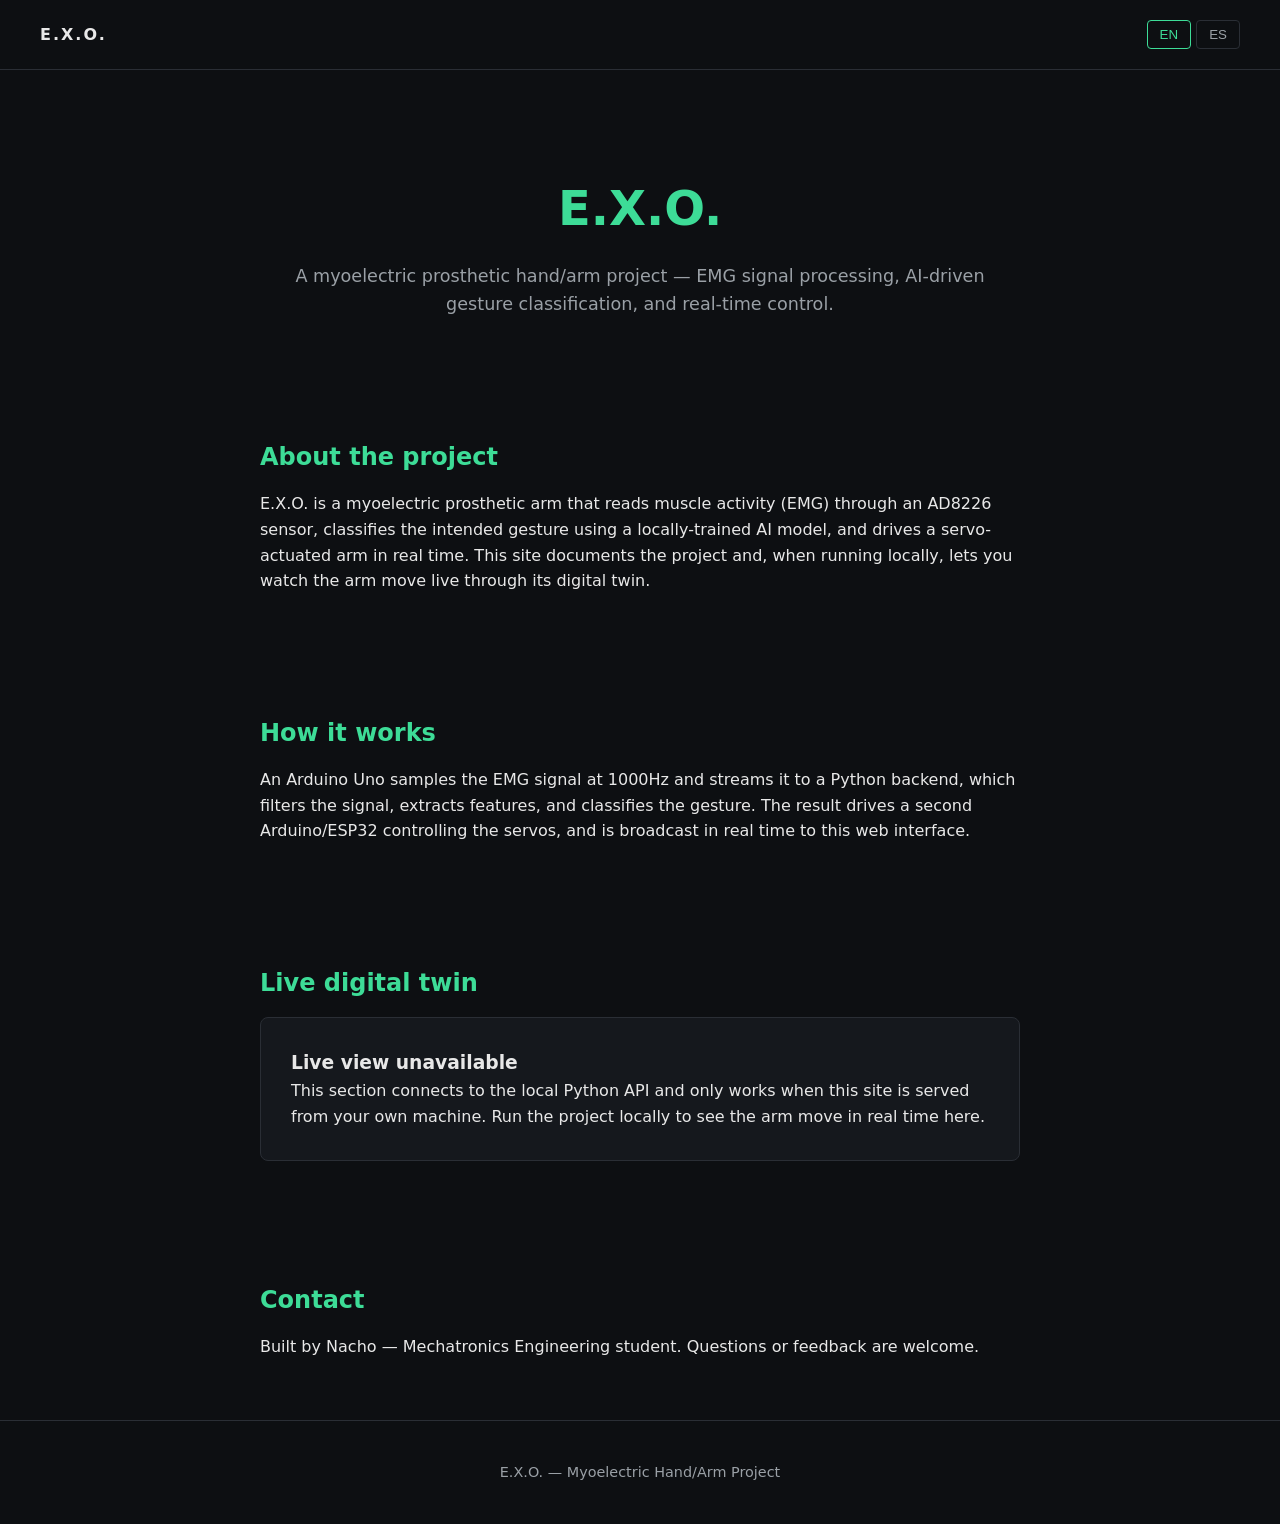
==== docs/index.html @ d594a0d9 "Let's initiate Add project, EMG serial, FastAPI backend, and bilingual site with GitHub Pages suppor" ====
<!DOCTYPE html>
<html lang="en">
<head>
    <meta charset="UTF-8">
    <meta name="viewport" content="width=device-width, initial-scale=1.0">
    <title>E.X.O.</title>
    <link rel="stylesheet" href="css/style.css">
</head>
<body>
    <nav>
        <div class="brand">E.X.O.</div>
        <div id="lang-switch">
            <button data-lang="en">EN</button>
            <button data-lang="es">ES</button>
        </div>
    </nav>

    <section class="hero">
        <h1 data-i18n="hero_title">E.X.O.</h1>
        <p data-i18n="hero_subtitle">...</p>
    </section>

    <section>
        <h2 data-i18n="about_title">About the project</h2>
        <p data-i18n="about_text">...</p>
    </section>

    <section>
        <h2 data-i18n="how_title">How it works</h2>
        <p data-i18n="how_text">...</p>
    </section>

    <section>
        <h2 data-i18n="viewer_title">Live digital twin</h2>

        <div id="viewer-panel">
            <!-- Shown only when running locally -->
            <div id="viewer-live" style="display: none;">
                <div id="status" class="disconnected" data-i18n="status_disconnected">Disconnected</div>
                <div class="readout">
                    <div>
                        <span data-i18n="gesture_label">Detected gesture</span>
                        <div class="value" id="val-gesture">-</div>
                    </div>
                    <div>
                        <span data-i18n="confidence_label">Confidence</span>
                        <div class="value" id="val-confidence">-</div>
                    </div>
                    <div>
                        <span data-i18n="elbow_label">Elbow</span>
                        <div class="value" id="val-elbow">-</div>
                    </div>
                    <div>
                        <span data-i18n="gripper_label">Gripper</span>
                        <div class="value" id="val-gripper">-</div>
                    </div>
                </div>
                <!-- TODO: Three.js canvas goes here once the 3D model is ready -->
            </div>

            <!-- Shown only when NOT running locally (e.g. GitHub Pages) -->
            <div id="viewer-unavailable">
                <h3 data-i18n="viewer_local_only_title">Live view unavailable</h3>
                <p data-i18n="viewer_local_only_text">...</p>
            </div>
        </div>
    </section>

    <section>
        <h2 data-i18n="contact_title">Contact</h2>
        <p data-i18n="contact_text">...</p>
    </section>

    <footer>E.X.O. — Myoelectric Hand/Arm Project</footer>

    <script src="js/main.js"></script>
</body>
</html>
---- docs/css/style.css ----
:root {
  --bg: #0d0f12;
  --bg-alt: #15181d;
  --text: #e8e8e8;
  --text-dim: #9aa0a6;
  --accent: #3ddc97;
  --danger: #ff5b5b;
  --border: #2a2e35;
}

* { box-sizing: border-box; margin: 0; padding: 0; }

body {
  font-family: "Segoe UI", system-ui, sans-serif;
  background: var(--bg);
  color: var(--text);
  line-height: 1.6;
}

nav {
  display: flex;
  justify-content: space-between;
  align-items: center;
  padding: 20px 40px;
  border-bottom: 1px solid var(--border);
}

nav .brand { font-weight: bold; letter-spacing: 2px; }

#lang-switch button {
  background: none;
  border: 1px solid var(--border);
  color: var(--text-dim);
  padding: 6px 12px;
  cursor: pointer;
  border-radius: 4px;
}

#lang-switch button.active {
  color: var(--accent);
  border-color: var(--accent);
}

section {
  max-width: 800px;
  margin: 0 auto;
  padding: 60px 20px;
}

.hero { text-align: center; padding-top: 100px; }
.hero h1 { font-size: 3rem; color: var(--accent); }
.hero p { color: var(--text-dim); margin-top: 15px; font-size: 1.1rem; }

h2 { margin-bottom: 15px; color: var(--accent); }

#viewer-panel {
  background: var(--bg-alt);
  border: 1px solid var(--border);
  border-radius: 8px;
  padding: 30px;
}

#status { font-weight: bold; margin-bottom: 15px; }
#status.connected { color: var(--accent); }
#status.disconnected { color: var(--danger); }

.readout {
  display: grid;
  grid-template-columns: repeat(2, 1fr);
  gap: 15px;
  margin-top: 15px;
}

.readout div {
  background: var(--bg);
  border: 1px solid var(--border);
  border-radius: 6px;
  padding: 15px;
}

.readout .value { font-size: 1.4rem; color: var(--accent); }

footer {
  text-align: center;
  padding: 40px;
  color: var(--text-dim);
  font-size: 0.9rem;
  border-top: 1px solid var(--border);
}
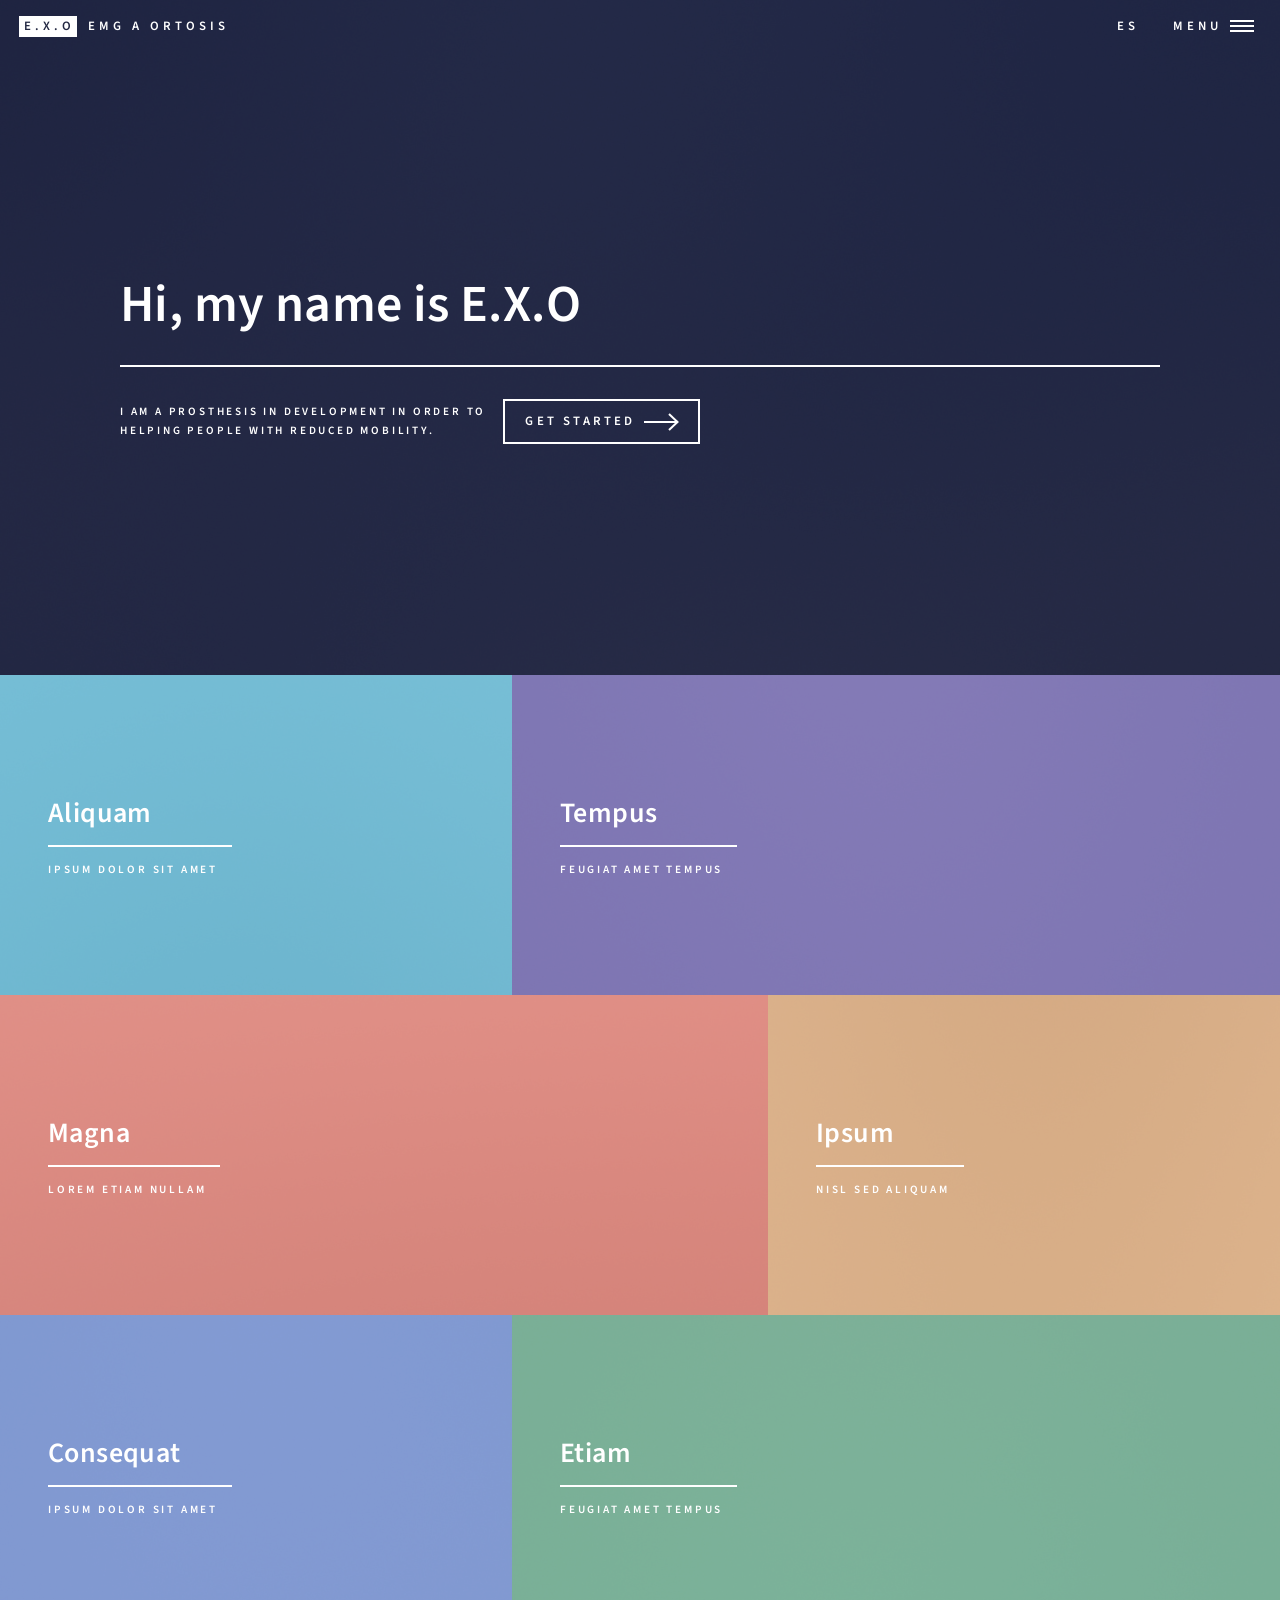
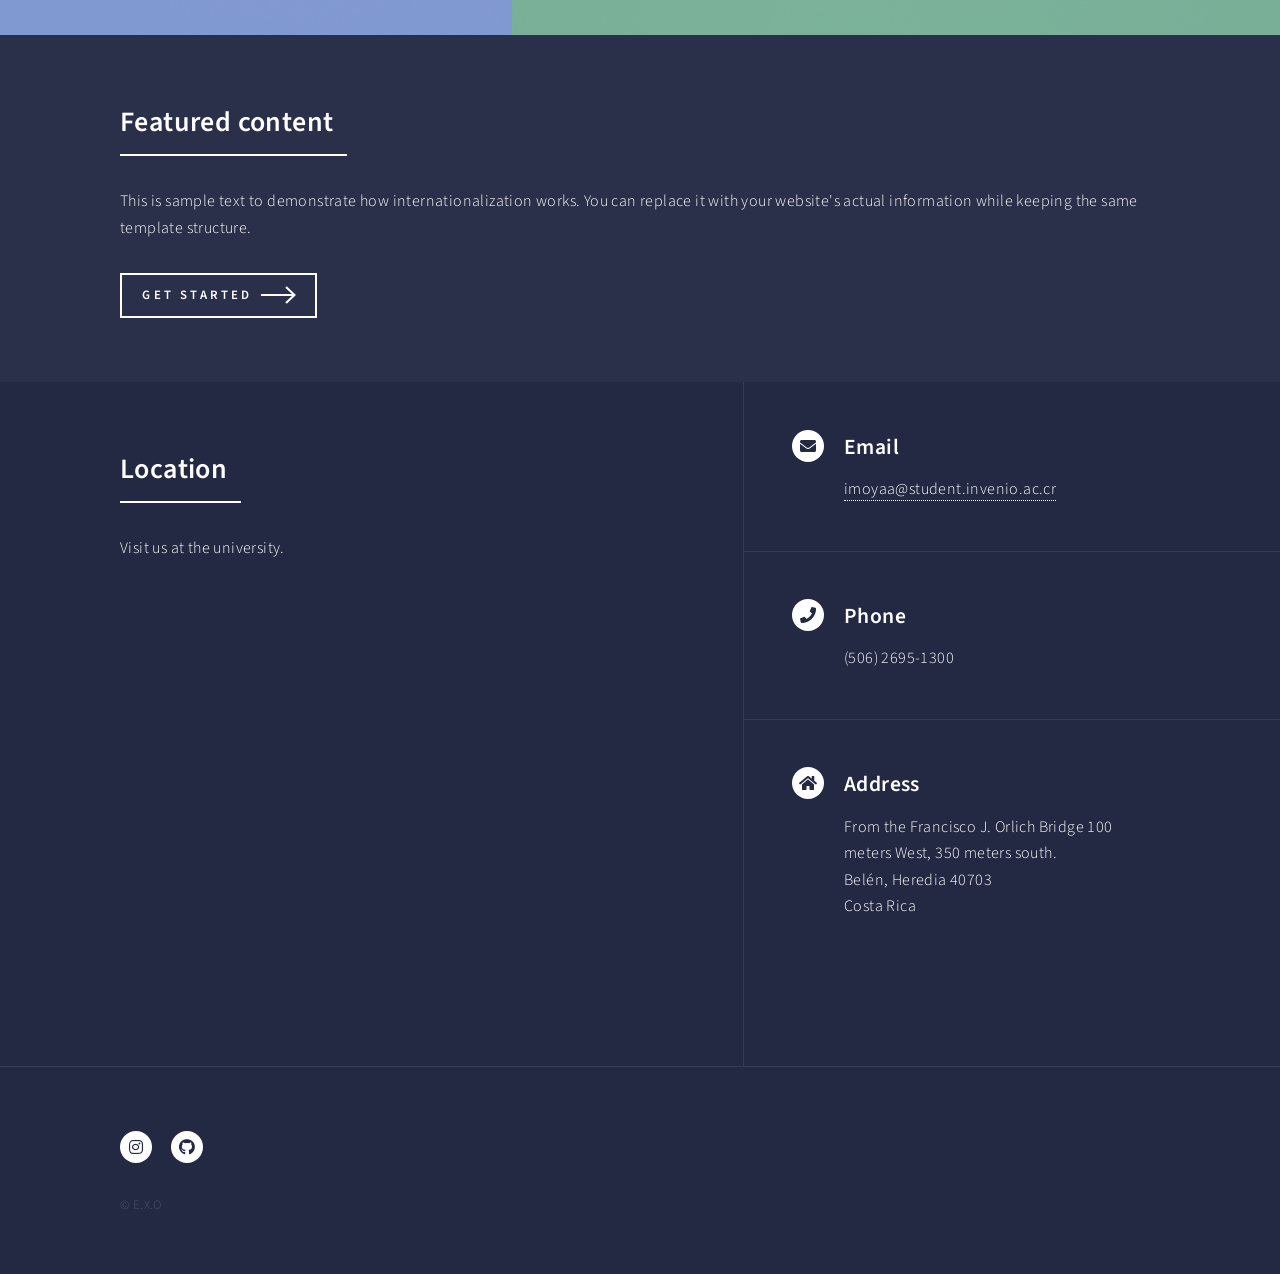
==== commit b4012708: "Pivot to manual arm control and web site fixes - AD8226 EMG sensor died (bad ground + blown capacito" ====
--- a/docs/index.html
+++ b/docs/index.html
@@ -1,78 +1,224 @@
-<!DOCTYPE html>
-<html lang="en">
+<!DOCTYPE HTML>
+<html lang="es">
+
 <head>
-    <meta charset="UTF-8">
-    <meta name="viewport" content="width=device-width, initial-scale=1.0">
-    <title>E.X.O.</title>
-    <link rel="stylesheet" href="css/style.css">
+	<title data-i18n="page.title">E.X.O - EMG to Orthosis</title>
+	<link rel="icon" type="image/png" href="images/logo.jpeg" />
+	<meta charset="utf-8" />
+	<meta name="viewport" content="width=device-width, initial-scale=1, user-scalable=no" />
+	<link rel="stylesheet" href="assets/css/main.css" />
+	<noscript>
+		<link rel="stylesheet" href="assets/css/noscript.css" />
+	</noscript>
 </head>
-<body>
-    <nav>
-        <div class="brand">E.X.O.</div>
-        <div id="lang-switch">
-            <button data-lang="en">EN</button>
-            <button data-lang="es">ES</button>
-        </div>
-    </nav>
-
-    <section class="hero">
-        <h1 data-i18n="hero_title">E.X.O.</h1>
-        <p data-i18n="hero_subtitle">...</p>
-    </section>
-
-    <section>
-        <h2 data-i18n="about_title">About the project</h2>
-        <p data-i18n="about_text">...</p>
-    </section>
-
-    <section>
-        <h2 data-i18n="how_title">How it works</h2>
-        <p data-i18n="how_text">...</p>
-    </section>
-
-    <section>
-        <h2 data-i18n="viewer_title">Live digital twin</h2>
-
-        <div id="viewer-panel">
-            <!-- Shown only when running locally -->
-            <div id="viewer-live" style="display: none;">
-                <div id="status" class="disconnected" data-i18n="status_disconnected">Disconnected</div>
-                <div class="readout">
-                    <div>
-                        <span data-i18n="gesture_label">Detected gesture</span>
-                        <div class="value" id="val-gesture">-</div>
-                    </div>
-                    <div>
-                        <span data-i18n="confidence_label">Confidence</span>
-                        <div class="value" id="val-confidence">-</div>
-                    </div>
-                    <div>
-                        <span data-i18n="elbow_label">Elbow</span>
-                        <div class="value" id="val-elbow">-</div>
-                    </div>
-                    <div>
-                        <span data-i18n="gripper_label">Gripper</span>
-                        <div class="value" id="val-gripper">-</div>
-                    </div>
-                </div>
-                <!-- TODO: Three.js canvas goes here once the 3D model is ready -->
-            </div>
-
-            <!-- Shown only when NOT running locally (e.g. GitHub Pages) -->
-            <div id="viewer-unavailable">
-                <h3 data-i18n="viewer_local_only_title">Live view unavailable</h3>
-                <p data-i18n="viewer_local_only_text">...</p>
-            </div>
-        </div>
-    </section>
-
-    <section>
-        <h2 data-i18n="contact_title">Contact</h2>
-        <p data-i18n="contact_text">...</p>
-    </section>
-
-    <footer>E.X.O. — Myoelectric Hand/Arm Project</footer>
-
-    <script src="js/main.js"></script>
+
+<body class="is-preload">
+
+	<!-- Wrapper -->
+	<div id="wrapper">
+
+		<!-- Contenedor donde se inyectará el Header y el Menú -->
+		<div id="header-placeholder"></div>
+
+		<!-- Banner -->
+		<section id="banner" class="major">
+			<div class="inner">
+				<header class="major">
+					<h1 data-i18n="banner.title">Hi, my name is E.X.O</h1>
+				</header>
+				<div class="content">
+					<p>
+						<span data-i18n="banner.description">I am a prosthesis in development in order to</span><br />
+						<span data-i18n="banner.license">Helping people with reduced mobility.</span>
+					</p>
+					<ul class="actions">
+						<li><a href="#one" class="button next scrolly" data-i18n="banner.getStarted">Get Started</a>
+						</li>
+					</ul>
+				</div>
+			</div>
+		</section>
+
+		<!-- Main -->
+		<div id="main">
+
+			<!-- One -->
+			<section id="one" class="tiles">
+				<article>
+					<span class="image">
+						<img src="images/pic01.jpg" alt="" />
+					</span>
+					<header class="major">
+						<h3><a href="landing.html" class="link"><span data-i18n="tiles.aliquam.title">Aliquam</span></a>
+						</h3>
+						<p data-i18n="tiles.aliquam.description">Ipsum dolor sit amet</p>
+					</header>
+				</article>
+				<article>
+					<span class="image">
+						<img src="images/pic02.jpg" alt="" />
+					</span>
+					<header class="major">
+						<h3><a href="landing.html" class="link"><span data-i18n="tiles.tempus.title">Tempus</span></a>
+						</h3>
+						<p data-i18n="tiles.tempus.description">feugiat amet tempus</p>
+					</header>
+				</article>
+				<article>
+					<span class="image">
+						<img src="images/pic03.jpg" alt="" />
+					</span>
+					<header class="major">
+						<h3><a href="landing.html" class="link"><span data-i18n="tiles.magna.title">Magna</span></a>
+						</h3>
+						<p data-i18n="tiles.magna.description">Lorem etiam nullam</p>
+					</header>
+				</article>
+				<article>
+					<span class="image">
+						<img src="images/pic04.jpg" alt="" />
+					</span>
+					<header class="major">
+						<h3><a href="landing.html" class="link"><span data-i18n="tiles.ipsum.title">Ipsum</span></a>
+						</h3>
+						<p data-i18n="tiles.ipsum.description">Nisl sed aliquam</p>
+					</header>
+				</article>
+				<article>
+					<span class="image">
+						<img src="images/pic05.jpg" alt="" />
+					</span>
+					<header class="major">
+						<h3><a href="landing.html" class="link"><span
+									data-i18n="tiles.consequat.title">Consequat</span></a></h3>
+						<p data-i18n="tiles.consequat.description">Ipsum dolor sit amet</p>
+					</header>
+				</article>
+				<article>
+					<span class="image">
+						<img src="images/pic06.jpg" alt="" />
+					</span>
+					<header class="major">
+						<h3><a href="landing.html" class="link"><span data-i18n="tiles.etiam.title">Etiam</span></a>
+						</h3>
+						<p data-i18n="tiles.etiam.description">Feugiat amet tempus</p>
+					</header>
+				</article>
+			</section>
+
+			<!-- Two -->
+			<section id="two">
+				<div class="inner">
+					<header class="major">
+						<h2 data-i18n="sectionTwo.title">Featured content</h2>
+					</header>
+					<p data-i18n="sectionTwo.description">
+						This is sample text to demonstrate how internationalization works. You can replace it with your
+						website's actual information while keeping the same template structure.
+					</p>
+					<ul class="actions">
+						<li><a href="landing.html" class="button next" data-i18n="sectionTwo.getStarted">Get Started</a>
+						</li>
+					</ul>
+				</div>
+			</section>
+
+		</div>
+
+		<!-- Contact -->
+		<section id="contact">
+			<div class="inner">
+				<!-- Mapa de Ubicación -->
+				<section id="location">
+					<div class="inner">
+						<header class="major">
+							<h2 data-i18n="location.title">Location</h2>
+						</header>
+						<p data-i18n="location.description">Visit us at the university.</p>
+
+						<!-- Contenedor del mapa -->
+						<div style="border-radius: 5px; overflow: hidden; margin-bottom: 2em;">
+							<!-- Este es un iframe de prueba. Luego cambiarás el enlace en el atributo "src" -->
+							<iframe
+								src="https://www.google.com/maps/embed?pb=!1m18!1m12!1m3!1d1964.7412367765826!2d-84.16420773395271!3d9.976945500816!2m3!1f0!2f0!3f0!3m2!1i1024!2i768!4f13.1!3m3!1m2!1s0x8fa0fbe05d0b5e91%3A0xf6ccb6823d782b8d!2sUniversidad%20Invenio!5e0!3m2!1sen!2scr!4v1789352764322!5m2!1sen!2scr"
+								width="100%" height="400" style="border:0;" allowfullscreen="" loading="lazy"
+								referrerpolicy="no-referrer-when-downgrade">
+							</iframe>
+						</div>
+					</div>
+				</section>
+				<!-- <section>
+                                <form method="post" action="#">
+                                    <div class="fields">
+                                        <div class="field half">
+                                            <label for="name" data-i18n="contact.name">Name</label>
+                                            <input type="text" name="name" id="name" data-i18n-placeholder="contact.namePlaceholder" />
+                                        </div>
+                                        <div class="field half">
+                                            <label for="email" data-i18n="contact.email">Email</label>
+                                            <input type="text" name="email" id="email" data-i18n-placeholder="contact.emailPlaceholder" />
+                                        </div>
+                                        <div class="field">
+                                            <label for="message" data-i18n="contact.message">Message</label>
+                                            <textarea name="message" id="message" rows="6" data-i18n-placeholder="contact.messagePlaceholder"></textarea>
+                                        </div>
+                                    </div>
+                                    <ul class="actions">
+                                        <li><input type="submit" value="Send Message" class="primary" data-i18n-value="contact.sendMessage" /></li>
+                                        <li><input type="reset" value="Clear" data-i18n-value="contact.clear" /></li>
+                                    </ul>
+                                </form>
+                            </section> -->
+				<section class="split">
+					<section>
+						<div class="contact-method">
+							<span class="icon solid alt fa-envelope"></span>
+							<h3 data-i18n="contact.email">Email</h3>
+							<a href="mailto:imoyaa@student.invenio.ac.cr">imoyaa@student.invenio.ac.cr</a>
+						</div>
+					</section>
+					<section>
+						<div class="contact-method">
+							<span class="icon solid alt fa-phone"></span>
+							<h3 data-i18n="contact.phone">Phone</h3>
+							<span>(506) 2695-1300</span>
+						</div>
+					</section>
+					<section>
+						<div class="contact-method">
+							<span class="icon solid alt fa-home"></span>
+							<h3 data-i18n="contact.address">Address</h3>
+							<span>
+								<span data-i18n="contact.addressLine1">From the Francisco J. Orlich Bridge 100 meters
+									West, 350 meters south.</span><br />
+								<span data-i18n="contact.addressLine2">Belen, Heredia 40703</span><br />
+								<span data-i18n="contact.addressLine3">Costa Rica</span>
+							</span>
+						</div>
+					</section>
+				</section>
+			</div>
+		</section>
+
+		<!-- Contenedor donde se inyectará el Footer -->
+		<div id="footer-placeholder"></div>
+
+	</div>
+
+	<!-- Scripts -->
+	<script src="assets/js/jquery.min.js"></script>
+	<script src="assets/js/jquery.scrolly.min.js"></script>
+	<script src="assets/js/jquery.scrollex.min.js"></script>
+	<script src="assets/js/browser.min.js"></script>
+	<script src="assets/js/breakpoints.min.js"></script>
+	<script src="assets/js/util.js"></script>
+
+	<!-- Internacionalización -->
+	<script src="assets/js/i18n.js"></script>
+
+	<!-- Nuestro script que carga todo y luego llama a main.js -->
+	<script src="assets/js/load-components.js"></script>
+
 </body>
+
 </html>
--- a/docs/assets/css/main.css
+++ b/docs/assets/css/main.css
@@ -0,0 +1,4117 @@
+@import url(fontawesome-all.min.css);
+@import url("https://fonts.googleapis.com/css?family=Source+Sans+Pro:300,300italic,600,600italic");
+
+/*
+	Forty by HTML5 UP
+	html5up.net | @ajlkn
+	Free for personal and commercial use under the CCA 3.0 license (html5up.net/license)
+*/
+
+html,
+body,
+div,
+span,
+applet,
+object,
+iframe,
+h1,
+h2,
+h3,
+h4,
+h5,
+h6,
+p,
+blockquote,
+pre,
+a,
+abbr,
+acronym,
+address,
+big,
+cite,
+code,
+del,
+dfn,
+em,
+img,
+ins,
+kbd,
+q,
+s,
+samp,
+small,
+strike,
+strong,
+sub,
+sup,
+tt,
+var,
+b,
+u,
+i,
+center,
+dl,
+dt,
+dd,
+ol,
+ul,
+li,
+fieldset,
+form,
+label,
+legend,
+table,
+caption,
+tbody,
+tfoot,
+thead,
+tr,
+th,
+td,
+article,
+aside,
+canvas,
+details,
+embed,
+figure,
+figcaption,
+footer,
+header,
+hgroup,
+menu,
+nav,
+output,
+ruby,
+section,
+summary,
+time,
+mark,
+audio,
+video {
+  margin: 0;
+  padding: 0;
+  border: 0;
+  font-size: 100%;
+  font: inherit;
+  vertical-align: baseline;
+}
+
+article,
+aside,
+details,
+figcaption,
+figure,
+footer,
+header,
+hgroup,
+menu,
+nav,
+section {
+  display: block;
+}
+
+body {
+  line-height: 1;
+}
+
+ol,
+ul {
+  list-style: none;
+}
+
+blockquote,
+q {
+  quotes: none;
+}
+
+blockquote:before,
+blockquote:after,
+q:before,
+q:after {
+  content: "";
+  content: none;
+}
+
+table {
+  border-collapse: collapse;
+  border-spacing: 0;
+}
+
+body {
+  -webkit-text-size-adjust: none;
+}
+
+mark {
+  background-color: transparent;
+  color: inherit;
+}
+
+input::-moz-focus-inner {
+  border: 0;
+  padding: 0;
+}
+
+input,
+select,
+textarea {
+  -moz-appearance: none;
+  -webkit-appearance: none;
+  -ms-appearance: none;
+  appearance: none;
+}
+
+/* Basic */
+
+@-ms-viewport {
+  width: device-width;
+}
+
+body {
+  -ms-overflow-style: scrollbar;
+}
+
+@media screen and (max-width: 480px) {
+  html,
+  body {
+    min-width: 320px;
+  }
+}
+
+html {
+  box-sizing: border-box;
+}
+
+*,
+*:before,
+*:after {
+  box-sizing: inherit;
+}
+
+body {
+  background: #242943;
+}
+
+body.is-preload *,
+body.is-preload *:before,
+body.is-preload *:after {
+  -moz-animation: none !important;
+  -webkit-animation: none !important;
+  -ms-animation: none !important;
+  animation: none !important;
+  -moz-transition: none !important;
+  -webkit-transition: none !important;
+  -ms-transition: none !important;
+  transition: none !important;
+}
+
+/* Type */
+
+body,
+input,
+select,
+textarea {
+  color: #ffffff;
+  font-family: "Source Sans Pro", Helvetica, sans-serif;
+  font-size: 17pt;
+  font-weight: 300;
+  letter-spacing: 0.025em;
+  line-height: 1.65;
+}
+
+@media screen and (max-width: 1680px) {
+  body,
+  input,
+  select,
+  textarea {
+    font-size: 14pt;
+  }
+}
+
+@media screen and (max-width: 1280px) {
+  body,
+  input,
+  select,
+  textarea {
+    font-size: 12pt;
+  }
+}
+
+@media screen and (max-width: 360px) {
+  body,
+  input,
+  select,
+  textarea {
+    font-size: 11pt;
+  }
+}
+
+a {
+  -moz-transition:
+    color 0.2s ease-in-out,
+    border-bottom-color 0.2s ease-in-out;
+  -webkit-transition:
+    color 0.2s ease-in-out,
+    border-bottom-color 0.2s ease-in-out;
+  -ms-transition:
+    color 0.2s ease-in-out,
+    border-bottom-color 0.2s ease-in-out;
+  transition:
+    color 0.2s ease-in-out,
+    border-bottom-color 0.2s ease-in-out;
+  border-bottom: dotted 1px;
+  color: inherit;
+  text-decoration: none;
+}
+
+a:hover {
+  border-bottom-color: transparent;
+  color: #9bf1ff !important;
+}
+
+a:active {
+  color: #53e3fb !important;
+}
+
+strong,
+b {
+  color: #ffffff;
+  font-weight: 600;
+}
+
+em,
+i {
+  font-style: italic;
+}
+
+p {
+  margin: 0 0 2em 0;
+}
+
+h1,
+h2,
+h3,
+h4,
+h5,
+h6 {
+  color: #ffffff;
+  font-weight: 600;
+  line-height: 1.65;
+  margin: 0 0 1em 0;
+}
+
+h1 a,
+h2 a,
+h3 a,
+h4 a,
+h5 a,
+h6 a {
+  color: inherit;
+  border-bottom: 0;
+}
+
+h1 {
+  font-size: 2.5em;
+}
+
+h2 {
+  font-size: 1.75em;
+}
+
+h3 {
+  font-size: 1.35em;
+}
+
+h4 {
+  font-size: 1.1em;
+}
+
+h5 {
+  font-size: 0.9em;
+}
+
+h6 {
+  font-size: 0.7em;
+}
+
+@media screen and (max-width: 736px) {
+  h1 {
+    font-size: 2em;
+  }
+
+  h2 {
+    font-size: 1.5em;
+  }
+
+  h3 {
+    font-size: 1.25em;
+  }
+}
+
+sub {
+  font-size: 0.8em;
+  position: relative;
+  top: 0.5em;
+}
+
+sup {
+  font-size: 0.8em;
+  position: relative;
+  top: -0.5em;
+}
+
+blockquote {
+  border-left: solid 4px rgba(212, 212, 255, 0.1);
+  font-style: italic;
+  margin: 0 0 2em 0;
+  padding: 0.5em 0 0.5em 2em;
+}
+
+code {
+  background: rgba(212, 212, 255, 0.035);
+  font-family: "Courier New", monospace;
+  font-size: 0.9em;
+  margin: 0 0.25em;
+  padding: 0.25em 0.65em;
+}
+
+pre {
+  -webkit-overflow-scrolling: touch;
+  font-family: "Courier New", monospace;
+  font-size: 0.9em;
+  margin: 0 0 2em 0;
+}
+
+pre code {
+  display: block;
+  line-height: 1.75;
+  padding: 1em 1.5em;
+  overflow-x: auto;
+}
+
+hr {
+  border: 0;
+  border-bottom: solid 1px rgba(212, 212, 255, 0.1);
+  margin: 2em 0;
+}
+
+hr.major {
+  margin: 3em 0;
+}
+
+.align-left {
+  text-align: left;
+}
+
+.align-center {
+  text-align: center;
+}
+
+.align-right {
+  text-align: right;
+}
+
+/* Row */
+
+.row {
+  display: flex;
+  flex-wrap: wrap;
+  box-sizing: border-box;
+  align-items: stretch;
+}
+
+.row > * {
+  box-sizing: border-box;
+}
+
+.row.gtr-uniform > * > :last-child {
+  margin-bottom: 0;
+}
+
+.row.aln-left {
+  justify-content: flex-start;
+}
+
+.row.aln-center {
+  justify-content: center;
+}
+
+.row.aln-right {
+  justify-content: flex-end;
+}
+
+.row.aln-top {
+  align-items: flex-start;
+}
+
+.row.aln-middle {
+  align-items: center;
+}
+
+.row.aln-bottom {
+  align-items: flex-end;
+}
+
+.row > .imp {
+  order: -1;
+}
+
+.row > .col-1 {
+  width: 8.33333%;
+}
+
+.row > .off-1 {
+  margin-left: 8.33333%;
+}
+
+.row > .col-2 {
+  width: 16.66667%;
+}
+
+.row > .off-2 {
+  margin-left: 16.66667%;
+}
+
+.row > .col-3 {
+  width: 25%;
+}
+
+.row > .off-3 {
+  margin-left: 25%;
+}
+
+.row > .col-4 {
+  width: 33.33333%;
+}
+
+.row > .off-4 {
+  margin-left: 33.33333%;
+}
+
+.row > .col-5 {
+  width: 41.66667%;
+}
+
+.row > .off-5 {
+  margin-left: 41.66667%;
+}
+
+.row > .col-6 {
+  width: 50%;
+}
+
+.row > .off-6 {
+  margin-left: 50%;
+}
+
+.row > .col-7 {
+  width: 58.33333%;
+}
+
+.row > .off-7 {
+  margin-left: 58.33333%;
+}
+
+.row > .col-8 {
+  width: 66.66667%;
+}
+
+.row > .off-8 {
+  margin-left: 66.66667%;
+}
+
+.row > .col-9 {
+  width: 75%;
+}
+
+.row > .off-9 {
+  margin-left: 75%;
+}
+
+.row > .col-10 {
+  width: 83.33333%;
+}
+
+.row > .off-10 {
+  margin-left: 83.33333%;
+}
+
+.row > .col-11 {
+  width: 91.66667%;
+}
+
+.row > .off-11 {
+  margin-left: 91.66667%;
+}
+
+.row > .col-12 {
+  width: 100%;
+}
+
+.row > .off-12 {
+  margin-left: 100%;
+}
+
+.row.gtr-0 {
+  margin-top: 0;
+  margin-left: 0em;
+}
+
+.row.gtr-0 > * {
+  padding: 0 0 0 0em;
+}
+
+.row.gtr-0.gtr-uniform {
+  margin-top: 0em;
+}
+
+.row.gtr-0.gtr-uniform > * {
+  padding-top: 0em;
+}
+
+.row.gtr-25 {
+  margin-top: 0;
+  margin-left: -0.5em;
+}
+
+.row.gtr-25 > * {
+  padding: 0 0 0 0.5em;
+}
+
+.row.gtr-25.gtr-uniform {
+  margin-top: -0.5em;
+}
+
+.row.gtr-25.gtr-uniform > * {
+  padding-top: 0.5em;
+}
+
+.row.gtr-50 {
+  margin-top: 0;
+  margin-left: -1em;
+}
+
+.row.gtr-50 > * {
+  padding: 0 0 0 1em;
+}
+
+.row.gtr-50.gtr-uniform {
+  margin-top: -1em;
+}
+
+.row.gtr-50.gtr-uniform > * {
+  padding-top: 1em;
+}
+
+.row {
+  margin-top: 0;
+  margin-left: -2em;
+}
+
+.row > * {
+  padding: 0 0 0 2em;
+}
+
+.row.gtr-uniform {
+  margin-top: -2em;
+}
+
+.row.gtr-uniform > * {
+  padding-top: 2em;
+}
+
+.row.gtr-150 {
+  margin-top: 0;
+  margin-left: -3em;
+}
+
+.row.gtr-150 > * {
+  padding: 0 0 0 3em;
+}
+
+.row.gtr-150.gtr-uniform {
+  margin-top: -3em;
+}
+
+.row.gtr-150.gtr-uniform > * {
+  padding-top: 3em;
+}
+
+.row.gtr-200 {
+  margin-top: 0;
+  margin-left: -4em;
+}
+
+.row.gtr-200 > * {
+  padding: 0 0 0 4em;
+}
+
+.row.gtr-200.gtr-uniform {
+  margin-top: -4em;
+}
+
+.row.gtr-200.gtr-uniform > * {
+  padding-top: 4em;
+}
+
+@media screen and (max-width: 1680px) {
+  .row {
+    display: flex;
+    flex-wrap: wrap;
+    box-sizing: border-box;
+    align-items: stretch;
+  }
+
+  .row > * {
+    box-sizing: border-box;
+  }
+
+  .row.gtr-uniform > * > :last-child {
+    margin-bottom: 0;
+  }
+
+  .row.aln-left {
+    justify-content: flex-start;
+  }
+
+  .row.aln-center {
+    justify-content: center;
+  }
+
+  .row.aln-right {
+    justify-content: flex-end;
+  }
+
+  .row.aln-top {
+    align-items: flex-start;
+  }
+
+  .row.aln-middle {
+    align-items: center;
+  }
+
+  .row.aln-bottom {
+    align-items: flex-end;
+  }
+
+  .row > .imp-xlarge {
+    order: -1;
+  }
+
+  .row > .col-1-xlarge {
+    width: 8.33333%;
+  }
+
+  .row > .off-1-xlarge {
+    margin-left: 8.33333%;
+  }
+
+  .row > .col-2-xlarge {
+    width: 16.66667%;
+  }
+
+  .row > .off-2-xlarge {
+    margin-left: 16.66667%;
+  }
+
+  .row > .col-3-xlarge {
+    width: 25%;
+  }
+
+  .row > .off-3-xlarge {
+    margin-left: 25%;
+  }
+
+  .row > .col-4-xlarge {
+    width: 33.33333%;
+  }
+
+  .row > .off-4-xlarge {
+    margin-left: 33.33333%;
+  }
+
+  .row > .col-5-xlarge {
+    width: 41.66667%;
+  }
+
+  .row > .off-5-xlarge {
+    margin-left: 41.66667%;
+  }
+
+  .row > .col-6-xlarge {
+    width: 50%;
+  }
+
+  .row > .off-6-xlarge {
+    margin-left: 50%;
+  }
+
+  .row > .col-7-xlarge {
+    width: 58.33333%;
+  }
+
+  .row > .off-7-xlarge {
+    margin-left: 58.33333%;
+  }
+
+  .row > .col-8-xlarge {
+    width: 66.66667%;
+  }
+
+  .row > .off-8-xlarge {
+    margin-left: 66.66667%;
+  }
+
+  .row > .col-9-xlarge {
+    width: 75%;
+  }
+
+  .row > .off-9-xlarge {
+    margin-left: 75%;
+  }
+
+  .row > .col-10-xlarge {
+    width: 83.33333%;
+  }
+
+  .row > .off-10-xlarge {
+    margin-left: 83.33333%;
+  }
+
+  .row > .col-11-xlarge {
+    width: 91.66667%;
+  }
+
+  .row > .off-11-xlarge {
+    margin-left: 91.66667%;
+  }
+
+  .row > .col-12-xlarge {
+    width: 100%;
+  }
+
+  .row > .off-12-xlarge {
+    margin-left: 100%;
+  }
+
+  .row.gtr-0 {
+    margin-top: 0;
+    margin-left: 0em;
+  }
+
+  .row.gtr-0 > * {
+    padding: 0 0 0 0em;
+  }
+
+  .row.gtr-0.gtr-uniform {
+    margin-top: 0em;
+  }
+
+  .row.gtr-0.gtr-uniform > * {
+    padding-top: 0em;
+  }
+
+  .row.gtr-25 {
+    margin-top: 0;
+    margin-left: -0.5em;
+  }
+
+  .row.gtr-25 > * {
+    padding: 0 0 0 0.5em;
+  }
+
+  .row.gtr-25.gtr-uniform {
+    margin-top: -0.5em;
+  }
+
+  .row.gtr-25.gtr-uniform > * {
+    padding-top: 0.5em;
+  }
+
+  .row.gtr-50 {
+    margin-top: 0;
+    margin-left: -1em;
+  }
+
+  .row.gtr-50 > * {
+    padding: 0 0 0 1em;
+  }
+
+  .row.gtr-50.gtr-uniform {
+    margin-top: -1em;
+  }
+
+  .row.gtr-50.gtr-uniform > * {
+    padding-top: 1em;
+  }
+
+  .row {
+    margin-top: 0;
+    margin-left: -2em;
+  }
+
+  .row > * {
+    padding: 0 0 0 2em;
+  }
+
+  .row.gtr-uniform {
+    margin-top: -2em;
+  }
+
+  .row.gtr-uniform > * {
+    padding-top: 2em;
+  }
+
+  .row.gtr-150 {
+    margin-top: 0;
+    margin-left: -3em;
+  }
+
+  .row.gtr-150 > * {
+    padding: 0 0 0 3em;
+  }
+
+  .row.gtr-150.gtr-uniform {
+    margin-top: -3em;
+  }
+
+  .row.gtr-150.gtr-uniform > * {
+    padding-top: 3em;
+  }
+
+  .row.gtr-200 {
+    margin-top: 0;
+    margin-left: -4em;
+  }
+
+  .row.gtr-200 > * {
+    padding: 0 0 0 4em;
+  }
+
+  .row.gtr-200.gtr-uniform {
+    margin-top: -4em;
+  }
+
+  .row.gtr-200.gtr-uniform > * {
+    padding-top: 4em;
+  }
+}
+
+@media screen and (max-width: 1280px) {
+  .row {
+    display: flex;
+    flex-wrap: wrap;
+    box-sizing: border-box;
+    align-items: stretch;
+  }
+
+  .row > * {
+    box-sizing: border-box;
+  }
+
+  .row.gtr-uniform > * > :last-child {
+    margin-bottom: 0;
+  }
+
+  .row.aln-left {
+    justify-content: flex-start;
+  }
+
+  .row.aln-center {
+    justify-content: center;
+  }
+
+  .row.aln-right {
+    justify-content: flex-end;
+  }
+
+  .row.aln-top {
+    align-items: flex-start;
+  }
+
+  .row.aln-middle {
+    align-items: center;
+  }
+
+  .row.aln-bottom {
+    align-items: flex-end;
+  }
+
+  .row > .imp-large {
+    order: -1;
+  }
+
+  .row > .col-1-large {
+    width: 8.33333%;
+  }
+
+  .row > .off-1-large {
+    margin-left: 8.33333%;
+  }
+
+  .row > .col-2-large {
+    width: 16.66667%;
+  }
+
+  .row > .off-2-large {
+    margin-left: 16.66667%;
+  }
+
+  .row > .col-3-large {
+    width: 25%;
+  }
+
+  .row > .off-3-large {
+    margin-left: 25%;
+  }
+
+  .row > .col-4-large {
+    width: 33.33333%;
+  }
+
+  .row > .off-4-large {
+    margin-left: 33.33333%;
+  }
+
+  .row > .col-5-large {
+    width: 41.66667%;
+  }
+
+  .row > .off-5-large {
+    margin-left: 41.66667%;
+  }
+
+  .row > .col-6-large {
+    width: 50%;
+  }
+
+  .row > .off-6-large {
+    margin-left: 50%;
+  }
+
+  .row > .col-7-large {
+    width: 58.33333%;
+  }
+
+  .row > .off-7-large {
+    margin-left: 58.33333%;
+  }
+
+  .row > .col-8-large {
+    width: 66.66667%;
+  }
+
+  .row > .off-8-large {
+    margin-left: 66.66667%;
+  }
+
+  .row > .col-9-large {
+    width: 75%;
+  }
+
+  .row > .off-9-large {
+    margin-left: 75%;
+  }
+
+  .row > .col-10-large {
+    width: 83.33333%;
+  }
+
+  .row > .off-10-large {
+    margin-left: 83.33333%;
+  }
+
+  .row > .col-11-large {
+    width: 91.66667%;
+  }
+
+  .row > .off-11-large {
+    margin-left: 91.66667%;
+  }
+
+  .row > .col-12-large {
+    width: 100%;
+  }
+
+  .row > .off-12-large {
+    margin-left: 100%;
+  }
+
+  .row.gtr-0 {
+    margin-top: 0;
+    margin-left: 0em;
+  }
+
+  .row.gtr-0 > * {
+    padding: 0 0 0 0em;
+  }
+
+  .row.gtr-0.gtr-uniform {
+    margin-top: 0em;
+  }
+
+  .row.gtr-0.gtr-uniform > * {
+    padding-top: 0em;
+  }
+
+  .row.gtr-25 {
+    margin-top: 0;
+    margin-left: -0.375em;
+  }
+
+  .row.gtr-25 > * {
+    padding: 0 0 0 0.375em;
+  }
+
+  .row.gtr-25.gtr-uniform {
+    margin-top: -0.375em;
+  }
+
+  .row.gtr-25.gtr-uniform > * {
+    padding-top: 0.375em;
+  }
+
+  .row.gtr-50 {
+    margin-top: 0;
+    margin-left: -0.75em;
+  }
+
+  .row.gtr-50 > * {
+    padding: 0 0 0 0.75em;
+  }
+
+  .row.gtr-50.gtr-uniform {
+    margin-top: -0.75em;
+  }
+
+  .row.gtr-50.gtr-uniform > * {
+    padding-top: 0.75em;
+  }
+
+  .row {
+    margin-top: 0;
+    margin-left: -1.5em;
+  }
+
+  .row > * {
+    padding: 0 0 0 1.5em;
+  }
+
+  .row.gtr-uniform {
+    margin-top: -1.5em;
+  }
+
+  .row.gtr-uniform > * {
+    padding-top: 1.5em;
+  }
+
+  .row.gtr-150 {
+    margin-top: 0;
+    margin-left: -2.25em;
+  }
+
+  .row.gtr-150 > * {
+    padding: 0 0 0 2.25em;
+  }
+
+  .row.gtr-150.gtr-uniform {
+    margin-top: -2.25em;
+  }
+
+  .row.gtr-150.gtr-uniform > * {
+    padding-top: 2.25em;
+  }
+
+  .row.gtr-200 {
+    margin-top: 0;
+    margin-left: -3em;
+  }
+
+  .row.gtr-200 > * {
+    padding: 0 0 0 3em;
+  }
+
+  .row.gtr-200.gtr-uniform {
+    margin-top: -3em;
+  }
+
+  .row.gtr-200.gtr-uniform > * {
+    padding-top: 3em;
+  }
+}
+
+@media screen and (max-width: 980px) {
+  .row {
+    display: flex;
+    flex-wrap: wrap;
+    box-sizing: border-box;
+    align-items: stretch;
+  }
+
+  .row > * {
+    box-sizing: border-box;
+  }
+
+  .row.gtr-uniform > * > :last-child {
+    margin-bottom: 0;
+  }
+
+  .row.aln-left {
+    justify-content: flex-start;
+  }
+
+  .row.aln-center {
+    justify-content: center;
+  }
+
+  .row.aln-right {
+    justify-content: flex-end;
+  }
+
+  .row.aln-top {
+    align-items: flex-start;
+  }
+
+  .row.aln-middle {
+    align-items: center;
+  }
+
+  .row.aln-bottom {
+    align-items: flex-end;
+  }
+
+  .row > .imp-medium {
+    order: -1;
+  }
+
+  .row > .col-1-medium {
+    width: 8.33333%;
+  }
+
+  .row > .off-1-medium {
+    margin-left: 8.33333%;
+  }
+
+  .row > .col-2-medium {
+    width: 16.66667%;
+  }
+
+  .row > .off-2-medium {
+    margin-left: 16.66667%;
+  }
+
+  .row > .col-3-medium {
+    width: 25%;
+  }
+
+  .row > .off-3-medium {
+    margin-left: 25%;
+  }
+
+  .row > .col-4-medium {
+    width: 33.33333%;
+  }
+
+  .row > .off-4-medium {
+    margin-left: 33.33333%;
+  }
+
+  .row > .col-5-medium {
+    width: 41.66667%;
+  }
+
+  .row > .off-5-medium {
+    margin-left: 41.66667%;
+  }
+
+  .row > .col-6-medium {
+    width: 50%;
+  }
+
+  .row > .off-6-medium {
+    margin-left: 50%;
+  }
+
+  .row > .col-7-medium {
+    width: 58.33333%;
+  }
+
+  .row > .off-7-medium {
+    margin-left: 58.33333%;
+  }
+
+  .row > .col-8-medium {
+    width: 66.66667%;
+  }
+
+  .row > .off-8-medium {
+    margin-left: 66.66667%;
+  }
+
+  .row > .col-9-medium {
+    width: 75%;
+  }
+
+  .row > .off-9-medium {
+    margin-left: 75%;
+  }
+
+  .row > .col-10-medium {
+    width: 83.33333%;
+  }
+
+  .row > .off-10-medium {
+    margin-left: 83.33333%;
+  }
+
+  .row > .col-11-medium {
+    width: 91.66667%;
+  }
+
+  .row > .off-11-medium {
+    margin-left: 91.66667%;
+  }
+
+  .row > .col-12-medium {
+    width: 100%;
+  }
+
+  .row > .off-12-medium {
+    margin-left: 100%;
+  }
+
+  .row.gtr-0 {
+    margin-top: 0;
+    margin-left: 0em;
+  }
+
+  .row.gtr-0 > * {
+    padding: 0 0 0 0em;
+  }
+
+  .row.gtr-0.gtr-uniform {
+    margin-top: 0em;
+  }
+
+  .row.gtr-0.gtr-uniform > * {
+    padding-top: 0em;
+  }
+
+  .row.gtr-25 {
+    margin-top: 0;
+    margin-left: -0.375em;
+  }
+
+  .row.gtr-25 > * {
+    padding: 0 0 0 0.375em;
+  }
+
+  .row.gtr-25.gtr-uniform {
+    margin-top: -0.375em;
+  }
+
+  .row.gtr-25.gtr-uniform > * {
+    padding-top: 0.375em;
+  }
+
+  .row.gtr-50 {
+    margin-top: 0;
+    margin-left: -0.75em;
+  }
+
+  .row.gtr-50 > * {
+    padding: 0 0 0 0.75em;
+  }
+
+  .row.gtr-50.gtr-uniform {
+    margin-top: -0.75em;
+  }
+
+  .row.gtr-50.gtr-uniform > * {
+    padding-top: 0.75em;
+  }
+
+  .row {
+    margin-top: 0;
+    margin-left: -1.5em;
+  }
+
+  .row > * {
+    padding: 0 0 0 1.5em;
+  }
+
+  .row.gtr-uniform {
+    margin-top: -1.5em;
+  }
+
+  .row.gtr-uniform > * {
+    padding-top: 1.5em;
+  }
+
+  .row.gtr-150 {
+    margin-top: 0;
+    margin-left: -2.25em;
+  }
+
+  .row.gtr-150 > * {
+    padding: 0 0 0 2.25em;
+  }
+
+  .row.gtr-150.gtr-uniform {
+    margin-top: -2.25em;
+  }
+
+  .row.gtr-150.gtr-uniform > * {
+    padding-top: 2.25em;
+  }
+
+  .row.gtr-200 {
+    margin-top: 0;
+    margin-left: -3em;
+  }
+
+  .row.gtr-200 > * {
+    padding: 0 0 0 3em;
+  }
+
+  .row.gtr-200.gtr-uniform {
+    margin-top: -3em;
+  }
+
+  .row.gtr-200.gtr-uniform > * {
+    padding-top: 3em;
+  }
+}
+
+@media screen and (max-width: 736px) {
+  .row {
+    display: flex;
+    flex-wrap: wrap;
+    box-sizing: border-box;
+    align-items: stretch;
+  }
+
+  .row > * {
+    box-sizing: border-box;
+  }
+
+  .row.gtr-uniform > * > :last-child {
+    margin-bottom: 0;
+  }
+
+  .row.aln-left {
+    justify-content: flex-start;
+  }
+
+  .row.aln-center {
+    justify-content: center;
+  }
+
+  .row.aln-right {
+    justify-content: flex-end;
+  }
+
+  .row.aln-top {
+    align-items: flex-start;
+  }
+
+  .row.aln-middle {
+    align-items: center;
+  }
+
+  .row.aln-bottom {
+    align-items: flex-end;
+  }
+
+  .row > .imp-small {
+    order: -1;
+  }
+
+  .row > .col-1-small {
+    width: 8.33333%;
+  }
+
+  .row > .off-1-small {
+    margin-left: 8.33333%;
+  }
+
+  .row > .col-2-small {
+    width: 16.66667%;
+  }
+
+  .row > .off-2-small {
+    margin-left: 16.66667%;
+  }
+
+  .row > .col-3-small {
+    width: 25%;
+  }
+
+  .row > .off-3-small {
+    margin-left: 25%;
+  }
+
+  .row > .col-4-small {
+    width: 33.33333%;
+  }
+
+  .row > .off-4-small {
+    margin-left: 33.33333%;
+  }
+
+  .row > .col-5-small {
+    width: 41.66667%;
+  }
+
+  .row > .off-5-small {
+    margin-left: 41.66667%;
+  }
+
+  .row > .col-6-small {
+    width: 50%;
+  }
+
+  .row > .off-6-small {
+    margin-left: 50%;
+  }
+
+  .row > .col-7-small {
+    width: 58.33333%;
+  }
+
+  .row > .off-7-small {
+    margin-left: 58.33333%;
+  }
+
+  .row > .col-8-small {
+    width: 66.66667%;
+  }
+
+  .row > .off-8-small {
+    margin-left: 66.66667%;
+  }
+
+  .row > .col-9-small {
+    width: 75%;
+  }
+
+  .row > .off-9-small {
+    margin-left: 75%;
+  }
+
+  .row > .col-10-small {
+    width: 83.33333%;
+  }
+
+  .row > .off-10-small {
+    margin-left: 83.33333%;
+  }
+
+  .row > .col-11-small {
+    width: 91.66667%;
+  }
+
+  .row > .off-11-small {
+    margin-left: 91.66667%;
+  }
+
+  .row > .col-12-small {
+    width: 100%;
+  }
+
+  .row > .off-12-small {
+    margin-left: 100%;
+  }
+
+  .row.gtr-0 {
+    margin-top: 0;
+    margin-left: 0em;
+  }
+
+  .row.gtr-0 > * {
+    padding: 0 0 0 0em;
+  }
+
+  .row.gtr-0.gtr-uniform {
+    margin-top: 0em;
+  }
+
+  .row.gtr-0.gtr-uniform > * {
+    padding-top: 0em;
+  }
+
+  .row.gtr-25 {
+    margin-top: 0;
+    margin-left: -0.3125em;
+  }
+
+  .row.gtr-25 > * {
+    padding: 0 0 0 0.3125em;
+  }
+
+  .row.gtr-25.gtr-uniform {
+    margin-top: -0.3125em;
+  }
+
+  .row.gtr-25.gtr-uniform > * {
+    padding-top: 0.3125em;
+  }
+
+  .row.gtr-50 {
+    margin-top: 0;
+    margin-left: -0.625em;
+  }
+
+  .row.gtr-50 > * {
+    padding: 0 0 0 0.625em;
+  }
+
+  .row.gtr-50.gtr-uniform {
+    margin-top: -0.625em;
+  }
+
+  .row.gtr-50.gtr-uniform > * {
+    padding-top: 0.625em;
+  }
+
+  .row {
+    margin-top: 0;
+    margin-left: -1.25em;
+  }
+
+  .row > * {
+    padding: 0 0 0 1.25em;
+  }
+
+  .row.gtr-uniform {
+    margin-top: -1.25em;
+  }
+
+  .row.gtr-uniform > * {
+    padding-top: 1.25em;
+  }
+
+  .row.gtr-150 {
+    margin-top: 0;
+    margin-left: -1.875em;
+  }
+
+  .row.gtr-150 > * {
+    padding: 0 0 0 1.875em;
+  }
+
+  .row.gtr-150.gtr-uniform {
+    margin-top: -1.875em;
+  }
+
+  .row.gtr-150.gtr-uniform > * {
+    padding-top: 1.875em;
+  }
+
+  .row.gtr-200 {
+    margin-top: 0;
+    margin-left: -2.5em;
+  }
+
+  .row.gtr-200 > * {
+    padding: 0 0 0 2.5em;
+  }
+
+  .row.gtr-200.gtr-uniform {
+    margin-top: -2.5em;
+  }
+
+  .row.gtr-200.gtr-uniform > * {
+    padding-top: 2.5em;
+  }
+}
+
+@media screen and (max-width: 480px) {
+  .row {
+    display: flex;
+    flex-wrap: wrap;
+    box-sizing: border-box;
+    align-items: stretch;
+  }
+
+  .row > * {
+    box-sizing: border-box;
+  }
+
+  .row.gtr-uniform > * > :last-child {
+    margin-bottom: 0;
+  }
+
+  .row.aln-left {
+    justify-content: flex-start;
+  }
+
+  .row.aln-center {
+    justify-content: center;
+  }
+
+  .row.aln-right {
+    justify-content: flex-end;
+  }
+
+  .row.aln-top {
+    align-items: flex-start;
+  }
+
+  .row.aln-middle {
+    align-items: center;
+  }
+
+  .row.aln-bottom {
+    align-items: flex-end;
+  }
+
+  .row > .imp-xsmall {
+    order: -1;
+  }
+
+  .row > .col-1-xsmall {
+    width: 8.33333%;
+  }
+
+  .row > .off-1-xsmall {
+    margin-left: 8.33333%;
+  }
+
+  .row > .col-2-xsmall {
+    width: 16.66667%;
+  }
+
+  .row > .off-2-xsmall {
+    margin-left: 16.66667%;
+  }
+
+  .row > .col-3-xsmall {
+    width: 25%;
+  }
+
+  .row > .off-3-xsmall {
+    margin-left: 25%;
+  }
+
+  .row > .col-4-xsmall {
+    width: 33.33333%;
+  }
+
+  .row > .off-4-xsmall {
+    margin-left: 33.33333%;
+  }
+
+  .row > .col-5-xsmall {
+    width: 41.66667%;
+  }
+
+  .row > .off-5-xsmall {
+    margin-left: 41.66667%;
+  }
+
+  .row > .col-6-xsmall {
+    width: 50%;
+  }
+
+  .row > .off-6-xsmall {
+    margin-left: 50%;
+  }
+
+  .row > .col-7-xsmall {
+    width: 58.33333%;
+  }
+
+  .row > .off-7-xsmall {
+    margin-left: 58.33333%;
+  }
+
+  .row > .col-8-xsmall {
+    width: 66.66667%;
+  }
+
+  .row > .off-8-xsmall {
+    margin-left: 66.66667%;
+  }
+
+  .row > .col-9-xsmall {
+    width: 75%;
+  }
+
+  .row > .off-9-xsmall {
+    margin-left: 75%;
+  }
+
+  .row > .col-10-xsmall {
+    width: 83.33333%;
+  }
+
+  .row > .off-10-xsmall {
+    margin-left: 83.33333%;
+  }
+
+  .row > .col-11-xsmall {
+    width: 91.66667%;
+  }
+
+  .row > .off-11-xsmall {
+    margin-left: 91.66667%;
+  }
+
+  .row > .col-12-xsmall {
+    width: 100%;
+  }
+
+  .row > .off-12-xsmall {
+    margin-left: 100%;
+  }
+
+  .row.gtr-0 {
+    margin-top: 0;
+    margin-left: 0em;
+  }
+
+  .row.gtr-0 > * {
+    padding: 0 0 0 0em;
+  }
+
+  .row.gtr-0.gtr-uniform {
+    margin-top: 0em;
+  }
+
+  .row.gtr-0.gtr-uniform > * {
+    padding-top: 0em;
+  }
+
+  .row.gtr-25 {
+    margin-top: 0;
+    margin-left: -0.3125em;
+  }
+
+  .row.gtr-25 > * {
+    padding: 0 0 0 0.3125em;
+  }
+
+  .row.gtr-25.gtr-uniform {
+    margin-top: -0.3125em;
+  }
+
+  .row.gtr-25.gtr-uniform > * {
+    padding-top: 0.3125em;
+  }
+
+  .row.gtr-50 {
+    margin-top: 0;
+    margin-left: -0.625em;
+  }
+
+  .row.gtr-50 > * {
+    padding: 0 0 0 0.625em;
+  }
+
+  .row.gtr-50.gtr-uniform {
+    margin-top: -0.625em;
+  }
+
+  .row.gtr-50.gtr-uniform > * {
+    padding-top: 0.625em;
+  }
+
+  .row {
+    margin-top: 0;
+    margin-left: -1.25em;
+  }
+
+  .row > * {
+    padding: 0 0 0 1.25em;
+  }
+
+  .row.gtr-uniform {
+    margin-top: -1.25em;
+  }
+
+  .row.gtr-uniform > * {
+    padding-top: 1.25em;
+  }
+
+  .row.gtr-150 {
+    margin-top: 0;
+    margin-left: -1.875em;
+  }
+
+  .row.gtr-150 > * {
+    padding: 0 0 0 1.875em;
+  }
+
+  .row.gtr-150.gtr-uniform {
+    margin-top: -1.875em;
+  }
+
+  .row.gtr-150.gtr-uniform > * {
+    padding-top: 1.875em;
+  }
+
+  .row.gtr-200 {
+    margin-top: 0;
+    margin-left: -2.5em;
+  }
+
+  .row.gtr-200 > * {
+    padding: 0 0 0 2.5em;
+  }
+
+  .row.gtr-200.gtr-uniform {
+    margin-top: -2.5em;
+  }
+
+  .row.gtr-200.gtr-uniform > * {
+    padding-top: 2.5em;
+  }
+}
+
+/* Section/Article */
+
+section.special,
+article.special {
+  text-align: center;
+}
+
+header.major {
+  width: -moz-max-content;
+  width: -webkit-max-content;
+  width: -ms-max-content;
+  width: max-content;
+  margin-bottom: 2em;
+}
+
+header.major > :first-child {
+  margin-bottom: 0;
+  width: calc(100% + 0.5em);
+}
+
+header.major > :first-child:after {
+  content: "";
+  background-color: #ffffff;
+  display: block;
+  height: 2px;
+  margin: 0.325em 0 0.5em 0;
+  width: 100%;
+}
+
+header.major > p {
+  font-size: 0.7em;
+  font-weight: 600;
+  letter-spacing: 0.25em;
+  margin-bottom: 0;
+  text-transform: uppercase;
+}
+
+body.is-ie header.major > :first-child:after {
+  max-width: 9em;
+}
+
+body.is-ie header.major > h1:after {
+  max-width: 100% !important;
+}
+
+@media screen and (max-width: 736px) {
+  header.major > p br {
+    display: none;
+  }
+}
+
+/* Form */
+
+form {
+  margin: 0 0 2em 0;
+}
+
+form > :last-child {
+  margin-bottom: 0;
+}
+
+form > .fields {
+  display: -moz-flex;
+  display: -webkit-flex;
+  display: -ms-flex;
+  display: flex;
+  -moz-flex-wrap: wrap;
+  -webkit-flex-wrap: wrap;
+  -ms-flex-wrap: wrap;
+  flex-wrap: wrap;
+  width: calc(100% + 3em);
+  margin: -1.5em 0 2em -1.5em;
+}
+
+form > .fields > .field {
+  -moz-flex-grow: 0;
+  -webkit-flex-grow: 0;
+  -ms-flex-grow: 0;
+  flex-grow: 0;
+  -moz-flex-shrink: 0;
+  -webkit-flex-shrink: 0;
+  -ms-flex-shrink: 0;
+  flex-shrink: 0;
+  padding: 1.5em 0 0 1.5em;
+  width: calc(100% - 1.5em);
+}
+
+form > .fields > .field.half {
+  width: calc(50% - 0.75em);
+}
+
+form > .fields > .field.third {
+  width: calc(100% / 3 - 0.5em);
+}
+
+form > .fields > .field.quarter {
+  width: calc(25% - 0.375em);
+}
+
+@media screen and (max-width: 480px) {
+  form > .fields {
+    width: calc(100% + 3em);
+    margin: -1.5em 0 2em -1.5em;
+  }
+
+  form > .fields > .field {
+    padding: 1.5em 0 0 1.5em;
+    width: calc(100% - 1.5em);
+  }
+
+  form > .fields > .field.half {
+    width: calc(100% - 1.5em);
+  }
+
+  form > .fields > .field.third {
+    width: calc(100% - 1.5em);
+  }
+
+  form > .fields > .field.quarter {
+    width: calc(100% - 1.5em);
+  }
+}
+
+label {
+  color: #ffffff;
+  display: block;
+  font-size: 0.8em;
+  font-weight: 600;
+  letter-spacing: 0.25em;
+  margin: 0 0 1em 0;
+  text-transform: uppercase;
+}
+
+input[type="text"],
+input[type="password"],
+input[type="email"],
+input[type="tel"],
+input[type="search"],
+input[type="url"],
+select,
+textarea {
+  -moz-appearance: none;
+  -webkit-appearance: none;
+  -ms-appearance: none;
+  appearance: none;
+  background: rgba(212, 212, 255, 0.035);
+  border: none;
+  border-radius: 0;
+  color: inherit;
+  display: block;
+  outline: 0;
+  padding: 0 1em;
+  text-decoration: none;
+  width: 100%;
+}
+
+input[type="text"]:invalid,
+input[type="password"]:invalid,
+input[type="email"]:invalid,
+input[type="tel"]:invalid,
+input[type="search"]:invalid,
+input[type="url"]:invalid,
+select:invalid,
+textarea:invalid {
+  box-shadow: none;
+}
+
+input[type="text"]:focus,
+input[type="password"]:focus,
+input[type="email"]:focus,
+input[type="tel"]:focus,
+input[type="search"]:focus,
+input[type="url"]:focus,
+select:focus,
+textarea:focus {
+  border-color: #9bf1ff;
+  box-shadow: 0 0 0 2px #9bf1ff;
+}
+
+select {
+  background-image: url("data:image/svg+xml;charset=utf8,%3Csvg xmlns='http://www.w3.org/2000/svg' width='40' height='40' preserveAspectRatio='none' viewBox='0 0 40 40'%3E%3Cpath d='M9.4,12.3l10.4,10.4l10.4-10.4c0.2-0.2,0.5-0.4,0.9-0.4c0.3,0,0.6,0.1,0.9,0.4l3.3,3.3c0.2,0.2,0.4,0.5,0.4,0.9 c0,0.4-0.1,0.6-0.4,0.9L20.7,31.9c-0.2,0.2-0.5,0.4-0.9,0.4c-0.3,0-0.6-0.1-0.9-0.4L4.3,17.3c-0.2-0.2-0.4-0.5-0.4-0.9 c0-0.4,0.1-0.6,0.4-0.9l3.3-3.3c0.2-0.2,0.5-0.4,0.9-0.4S9.1,12.1,9.4,12.3z' fill='rgba(212, 212, 255, 0.1)' /%3E%3C/svg%3E");
+  background-size: 1.25rem;
+  background-repeat: no-repeat;
+  background-position: calc(100% - 1rem) center;
+  height: 2.75em;
+  padding-right: 2.75em;
+  text-overflow: ellipsis;
+}
+
+select option {
+  color: #ffffff;
+  background: #242943;
+}
+
+select:focus::-ms-value {
+  background-color: transparent;
+}
+
+select::-ms-expand {
+  display: none;
+}
+
+input[type="text"],
+input[type="password"],
+input[type="email"],
+input[type="tel"],
+input[type="search"],
+input[type="url"],
+select {
+  height: 2.75em;
+}
+
+textarea {
+  padding: 0.75em 1em;
+}
+
+input[type="checkbox"],
+input[type="radio"] {
+  -moz-appearance: none;
+  -webkit-appearance: none;
+  -ms-appearance: none;
+  appearance: none;
+  display: block;
+  float: left;
+  margin-right: -2em;
+  opacity: 0;
+  width: 1em;
+  z-index: -1;
+}
+
+input[type="checkbox"] + label,
+input[type="radio"] + label {
+  text-decoration: none;
+  color: #ffffff;
+  cursor: pointer;
+  display: inline-block;
+  font-weight: 300;
+  padding-left: 2.65em;
+  padding-right: 0.75em;
+  position: relative;
+}
+
+input[type="checkbox"] + label:before,
+input[type="radio"] + label:before {
+  -moz-osx-font-smoothing: grayscale;
+  -webkit-font-smoothing: antialiased;
+  display: inline-block;
+  font-style: normal;
+  font-variant: normal;
+  text-rendering: auto;
+  line-height: 1;
+  text-transform: none !important;
+  font-family: "Font Awesome 5 Free";
+  font-weight: 900;
+}
+
+input[type="checkbox"] + label:before,
+input[type="radio"] + label:before {
+  background: rgba(212, 212, 255, 0.035);
+  content: "";
+  display: inline-block;
+  font-size: 0.8em;
+  height: 2.0625em;
+  left: 0;
+  letter-spacing: 0;
+  line-height: 2.0625em;
+  position: absolute;
+  text-align: center;
+  top: 0;
+  width: 2.0625em;
+}
+
+input[type="checkbox"]:checked + label:before,
+input[type="radio"]:checked + label:before {
+  background: #ffffff;
+  border-color: #9bf1ff;
+  content: "\f00c";
+  color: #242943;
+}
+
+input[type="checkbox"]:focus + label:before,
+input[type="radio"]:focus + label:before {
+  box-shadow: 0 0 0 2px #9bf1ff;
+}
+
+input[type="radio"] + label:before {
+  border-radius: 100%;
+}
+
+::-webkit-input-placeholder {
+  color: rgba(244, 244, 255, 0.2) !important;
+  opacity: 1;
+}
+
+:-moz-placeholder {
+  color: rgba(244, 244, 255, 0.2) !important;
+  opacity: 1;
+}
+
+::-moz-placeholder {
+  color: rgba(244, 244, 255, 0.2) !important;
+  opacity: 1;
+}
+
+:-ms-input-placeholder {
+  color: rgba(244, 244, 255, 0.2) !important;
+  opacity: 1;
+}
+
+/* Box */
+
+.box {
+  border: solid 1px rgba(212, 212, 255, 0.1);
+  margin-bottom: 2em;
+  padding: 1.5em;
+}
+
+.box > :last-child,
+.box > :last-child > :last-child,
+.box > :last-child > :last-child > :last-child {
+  margin-bottom: 0;
+}
+
+.box.alt {
+  border: 0;
+  border-radius: 0;
+  padding: 0;
+}
+
+/* Icon */
+
+.icon {
+  text-decoration: none;
+  border-bottom: none;
+  position: relative;
+}
+
+.icon:before {
+  -moz-osx-font-smoothing: grayscale;
+  -webkit-font-smoothing: antialiased;
+  display: inline-block;
+  font-style: normal;
+  font-variant: normal;
+  text-rendering: auto;
+  line-height: 1;
+  text-transform: none !important;
+  font-family: "Font Awesome 5 Free";
+  font-weight: 400;
+}
+
+.icon > .label {
+  display: none;
+}
+
+.icon:before {
+  line-height: inherit;
+}
+
+.icon.solid:before {
+  font-weight: 900;
+}
+
+.icon.brands:before {
+  font-family: "Font Awesome 5 Brands";
+}
+
+.icon.alt:before {
+  background-color: #ffffff;
+  border-radius: 100%;
+  color: #242943;
+  display: inline-block;
+  height: 2em;
+  line-height: 2em;
+  text-align: center;
+  width: 2em;
+}
+
+a.icon.alt:before {
+  -moz-transition: background-color 0.2s ease-in-out;
+  -webkit-transition: background-color 0.2s ease-in-out;
+  -ms-transition: background-color 0.2s ease-in-out;
+  transition: background-color 0.2s ease-in-out;
+}
+
+a.icon.alt:hover:before {
+  background-color: #6fc3df;
+}
+
+a.icon.alt:active:before {
+  background-color: #37a6cb;
+}
+
+/* Image */
+
+.image {
+  border: 0;
+  display: inline-block;
+  position: relative;
+}
+
+.image img {
+  display: block;
+}
+
+.image.left,
+.image.right {
+  max-width: 30%;
+}
+
+.image.left img,
+.image.right img {
+  width: 100%;
+}
+
+.image.left {
+  float: left;
+  margin: 0 1.5em 1.25em 0;
+  top: 0.25em;
+}
+
+.image.right {
+  float: right;
+  margin: 0 0 1.25em 1.5em;
+  top: 0.25em;
+}
+
+.image.fit {
+  display: block;
+  margin: 0 0 2em 0;
+  width: 100%;
+}
+
+.image.fit img {
+  width: 100%;
+}
+
+.image.main {
+  display: block;
+  margin: 2.5em 0;
+  width: 100%;
+}
+
+.image.main img {
+  width: 100%;
+}
+
+@media screen and (max-width: 736px) {
+  .image.main {
+    margin: 1.5em 0;
+  }
+}
+
+/* List */
+
+ol {
+  list-style: decimal;
+  margin: 0 0 2em 0;
+  padding-left: 1.25em;
+}
+
+ol li {
+  padding-left: 0.25em;
+}
+
+ul {
+  list-style: disc;
+  margin: 0 0 2em 0;
+  padding-left: 1em;
+}
+
+ul li {
+  padding-left: 0.5em;
+}
+
+ul.alt {
+  list-style: none;
+  padding-left: 0;
+}
+
+ul.alt li {
+  border-top: solid 1px rgba(212, 212, 255, 0.1);
+  padding: 0.5em 0;
+}
+
+ul.alt li:first-child {
+  border-top: 0;
+  padding-top: 0;
+}
+
+dl {
+  margin: 0 0 2em 0;
+}
+
+dl dt {
+  display: block;
+  font-weight: 600;
+  margin: 0 0 1em 0;
+}
+
+dl dd {
+  margin-left: 2em;
+}
+
+/* Actions */
+
+ul.actions {
+  display: -moz-flex;
+  display: -webkit-flex;
+  display: -ms-flex;
+  display: flex;
+  cursor: default;
+  list-style: none;
+  margin-left: -1em;
+  padding-left: 0;
+}
+
+ul.actions li {
+  padding: 0 0 0 1em;
+  vertical-align: middle;
+}
+
+ul.actions.special {
+  -moz-justify-content: center;
+  -webkit-justify-content: center;
+  -ms-justify-content: center;
+  justify-content: center;
+  width: 100%;
+  margin-left: 0;
+}
+
+ul.actions.special li:first-child {
+  padding-left: 0;
+}
+
+ul.actions.stacked {
+  -moz-flex-direction: column;
+  -webkit-flex-direction: column;
+  -ms-flex-direction: column;
+  flex-direction: column;
+  margin-left: 0;
+}
+
+ul.actions.stacked li {
+  padding: 1.3em 0 0 0;
+}
+
+ul.actions.stacked li:first-child {
+  padding-top: 0;
+}
+
+ul.actions.fit {
+  width: calc(100% + 1em);
+}
+
+ul.actions.fit li {
+  -moz-flex-grow: 1;
+  -webkit-flex-grow: 1;
+  -ms-flex-grow: 1;
+  flex-grow: 1;
+  -moz-flex-shrink: 1;
+  -webkit-flex-shrink: 1;
+  -ms-flex-shrink: 1;
+  flex-shrink: 1;
+  width: 100%;
+}
+
+ul.actions.fit li > * {
+  width: 100%;
+}
+
+ul.actions.fit.stacked {
+  width: 100%;
+}
+
+/* Icons */
+
+ul.icons {
+  cursor: default;
+  list-style: none;
+  padding-left: 0;
+}
+
+ul.icons li {
+  display: inline-block;
+  padding: 0 1em 0 0;
+}
+
+ul.icons li:last-child {
+  padding-right: 0;
+}
+
+@media screen and (max-width: 736px) {
+  ul.icons li {
+    padding: 0 0.75em 0 0;
+  }
+}
+
+/* Pagination */
+
+ul.pagination {
+  cursor: default;
+  list-style: none;
+  padding-left: 0;
+}
+
+ul.pagination li {
+  display: inline-block;
+  padding-left: 0;
+  vertical-align: middle;
+}
+
+ul.pagination li > .page {
+  -moz-transition:
+    background-color 0.2s ease-in-out,
+    color 0.2s ease-in-out;
+  -webkit-transition:
+    background-color 0.2s ease-in-out,
+    color 0.2s ease-in-out;
+  -ms-transition:
+    background-color 0.2s ease-in-out,
+    color 0.2s ease-in-out;
+  transition:
+    background-color 0.2s ease-in-out,
+    color 0.2s ease-in-out;
+  border-bottom: 0;
+  display: inline-block;
+  font-size: 0.8em;
+  font-weight: 600;
+  height: 1.5em;
+  line-height: 1.5em;
+  margin: 0 0.125em;
+  min-width: 1.5em;
+  padding: 0 0.5em;
+  text-align: center;
+}
+
+ul.pagination li > .page.active {
+  background-color: #ffffff;
+  color: #242943;
+}
+
+ul.pagination li > .page.active:hover {
+  background-color: #9bf1ff;
+  color: #242943 !important;
+}
+
+ul.pagination li > .page.active:active {
+  background-color: #53e3fb;
+}
+
+ul.pagination li:first-child {
+  padding-right: 0.75em;
+}
+
+ul.pagination li:last-child {
+  padding-left: 0.75em;
+}
+
+@media screen and (max-width: 480px) {
+  ul.pagination li:nth-child(n + 2):nth-last-child(n + 2) {
+    display: none;
+  }
+
+  ul.pagination li:first-child {
+    padding-right: 0;
+  }
+}
+
+/* Table */
+
+.table-wrapper {
+  -webkit-overflow-scrolling: touch;
+  overflow-x: auto;
+}
+
+table {
+  margin: 0 0 2em 0;
+  width: 100%;
+}
+
+table tbody tr {
+  border: solid 1px rgba(212, 212, 255, 0.1);
+  border-left: 0;
+  border-right: 0;
+}
+
+table tbody tr:nth-child(2n + 1) {
+  background-color: rgba(212, 212, 255, 0.035);
+}
+
+table td {
+  padding: 0.75em 0.75em;
+}
+
+table th {
+  color: #ffffff;
+  font-size: 0.9em;
+  font-weight: 600;
+  padding: 0 0.75em 0.75em 0.75em;
+  text-align: left;
+}
+
+table thead {
+  border-bottom: solid 2px rgba(212, 212, 255, 0.1);
+}
+
+table tfoot {
+  border-top: solid 2px rgba(212, 212, 255, 0.1);
+}
+
+table.alt {
+  border-collapse: separate;
+}
+
+table.alt tbody tr td {
+  border: solid 1px rgba(212, 212, 255, 0.1);
+  border-left-width: 0;
+  border-top-width: 0;
+}
+
+table.alt tbody tr td:first-child {
+  border-left-width: 1px;
+}
+
+table.alt tbody tr:first-child td {
+  border-top-width: 1px;
+}
+
+table.alt thead {
+  border-bottom: 0;
+}
+
+table.alt tfoot {
+  border-top: 0;
+}
+
+/* Button */
+
+input[type="submit"],
+input[type="reset"],
+input[type="button"],
+button,
+.button {
+  -moz-appearance: none;
+  -webkit-appearance: none;
+  -ms-appearance: none;
+  appearance: none;
+  -moz-transition:
+    background-color 0.2s ease-in-out,
+    box-shadow 0.2s ease-in-out,
+    color 0.2s ease-in-out;
+  -webkit-transition:
+    background-color 0.2s ease-in-out,
+    box-shadow 0.2s ease-in-out,
+    color 0.2s ease-in-out;
+  -ms-transition:
+    background-color 0.2s ease-in-out,
+    box-shadow 0.2s ease-in-out,
+    color 0.2s ease-in-out;
+  transition:
+    background-color 0.2s ease-in-out,
+    box-shadow 0.2s ease-in-out,
+    color 0.2s ease-in-out;
+  background-color: transparent;
+  border: 0;
+  border-radius: 0;
+  box-shadow: inset 0 0 0 2px #ffffff;
+  color: #ffffff;
+  cursor: pointer;
+  display: inline-block;
+  font-size: 0.8em;
+  font-weight: 600;
+  height: 3.5em;
+  letter-spacing: 0.25em;
+  line-height: 3.5em;
+  padding: 0 1.75em;
+  text-align: center;
+  text-decoration: none;
+  text-transform: uppercase;
+  white-space: nowrap;
+}
+
+input[type="submit"]:hover,
+input[type="submit"]:active,
+input[type="reset"]:hover,
+input[type="reset"]:active,
+input[type="button"]:hover,
+input[type="button"]:active,
+button:hover,
+button:active,
+.button:hover,
+.button:active {
+  box-shadow: inset 0 0 0 2px #9bf1ff;
+  color: #9bf1ff;
+}
+
+input[type="submit"]:active,
+input[type="reset"]:active,
+input[type="button"]:active,
+button:active,
+.button:active {
+  background-color: rgba(155, 241, 255, 0.1);
+  box-shadow: inset 0 0 0 2px #53e3fb;
+  color: #53e3fb;
+}
+
+input[type="submit"].icon:before,
+input[type="reset"].icon:before,
+input[type="button"].icon:before,
+button.icon:before,
+.button.icon:before {
+  margin-right: 0.5em;
+}
+
+input[type="submit"].fit,
+input[type="reset"].fit,
+input[type="button"].fit,
+button.fit,
+.button.fit {
+  width: 100%;
+}
+
+input[type="submit"].small,
+input[type="reset"].small,
+input[type="button"].small,
+button.small,
+.button.small {
+  font-size: 0.6em;
+}
+
+input[type="submit"].large,
+input[type="reset"].large,
+input[type="button"].large,
+button.large,
+.button.large {
+  font-size: 1.25em;
+  height: 3em;
+  line-height: 3em;
+}
+
+input[type="submit"].next,
+input[type="reset"].next,
+input[type="button"].next,
+button.next,
+.button.next {
+  padding-right: 4.5em;
+  position: relative;
+}
+
+input[type="submit"].next:before,
+input[type="submit"].next:after,
+input[type="reset"].next:before,
+input[type="reset"].next:after,
+input[type="button"].next:before,
+input[type="button"].next:after,
+button.next:before,
+button.next:after,
+.button.next:before,
+.button.next:after {
+  -moz-transition: opacity 0.2s ease-in-out;
+  -webkit-transition: opacity 0.2s ease-in-out;
+  -ms-transition: opacity 0.2s ease-in-out;
+  transition: opacity 0.2s ease-in-out;
+  background-position: center right;
+  background-repeat: no-repeat;
+  background-size: 36px 24px;
+  content: "";
+  display: block;
+  height: 100%;
+  position: absolute;
+  right: 1.5em;
+  top: 0;
+  vertical-align: middle;
+  width: 36px;
+}
+
+input[type="submit"].next:before,
+input[type="reset"].next:before,
+input[type="button"].next:before,
+button.next:before,
+.button.next:before {
+  background-image: url("data:image/svg+xml;charset=utf8,%3Csvg xmlns='http://www.w3.org/2000/svg' xmlns:xlink='http://www.w3.org/1999/xlink' width='36px' height='24px' viewBox='0 0 36 24' zoomAndPan='disable'%3E%3Cstyle%3Eline %7B stroke: %23ffffff%3B stroke-width: 2px%3B %7D%3C/style%3E%3Cline x1='0' y1='12' x2='34' y2='12' /%3E%3Cline x1='25' y1='4' x2='34' y2='12.5' /%3E%3Cline x1='25' y1='20' x2='34' y2='11.5' /%3E%3C/svg%3E");
+}
+
+input[type="submit"].next:after,
+input[type="reset"].next:after,
+input[type="button"].next:after,
+button.next:after,
+.button.next:after {
+  background-image: url("data:image/svg+xml;charset=utf8,%3Csvg xmlns='http://www.w3.org/2000/svg' xmlns:xlink='http://www.w3.org/1999/xlink' width='36px' height='24px' viewBox='0 0 36 24' zoomAndPan='disable'%3E%3Cstyle%3Eline %7B stroke: %239bf1ff%3B stroke-width: 2px%3B %7D%3C/style%3E%3Cline x1='0' y1='12' x2='34' y2='12' /%3E%3Cline x1='25' y1='4' x2='34' y2='12.5' /%3E%3Cline x1='25' y1='20' x2='34' y2='11.5' /%3E%3C/svg%3E");
+  opacity: 0;
+  z-index: 1;
+}
+
+input[type="submit"].next:hover:after,
+input[type="submit"].next:active:after,
+input[type="reset"].next:hover:after,
+input[type="reset"].next:active:after,
+input[type="button"].next:hover:after,
+input[type="button"].next:active:after,
+button.next:hover:after,
+button.next:active:after,
+.button.next:hover:after,
+.button.next:active:after {
+  opacity: 1;
+}
+
+@media screen and (max-width: 1280px) {
+  input[type="submit"].next,
+  input[type="reset"].next,
+  input[type="button"].next,
+  button.next,
+  .button.next {
+    padding-right: 5em;
+  }
+}
+
+input[type="submit"].primary,
+input[type="reset"].primary,
+input[type="button"].primary,
+button.primary,
+.button.primary {
+  background-color: #ffffff;
+  box-shadow: none;
+  color: #242943;
+}
+
+input[type="submit"].primary:hover,
+input[type="submit"].primary:active,
+input[type="reset"].primary:hover,
+input[type="reset"].primary:active,
+input[type="button"].primary:hover,
+input[type="button"].primary:active,
+button.primary:hover,
+button.primary:active,
+.button.primary:hover,
+.button.primary:active {
+  background-color: #9bf1ff;
+  color: #242943 !important;
+}
+
+input[type="submit"].primary:active,
+input[type="reset"].primary:active,
+input[type="button"].primary:active,
+button.primary:active,
+.button.primary:active {
+  background-color: #53e3fb;
+}
+
+input[type="submit"].disabled,
+input[type="submit"]:disabled,
+input[type="reset"].disabled,
+input[type="reset"]:disabled,
+input[type="button"].disabled,
+input[type="button"]:disabled,
+button.disabled,
+button:disabled,
+.button.disabled,
+.button:disabled {
+  pointer-events: none;
+  cursor: default;
+  opacity: 0.25;
+}
+
+/* Tiles */
+
+.tiles {
+  display: -moz-flex;
+  display: -webkit-flex;
+  display: -ms-flex;
+  display: flex;
+  -moz-flex-wrap: wrap;
+  -webkit-flex-wrap: wrap;
+  -ms-flex-wrap: wrap;
+  flex-wrap: wrap;
+  border-top: 0 !important;
+}
+
+.tiles + * {
+  border-top: 0 !important;
+}
+
+.tiles article {
+  -moz-align-items: center;
+  -webkit-align-items: center;
+  -ms-align-items: center;
+  align-items: center;
+  display: -moz-flex;
+  display: -webkit-flex;
+  display: -ms-flex;
+  display: flex;
+  -moz-transition:
+    -moz-transform 0.25s ease,
+    opacity 0.25s ease,
+    -moz-filter 1s ease,
+    -webkit-filter 1s ease;
+  -webkit-transition:
+    -webkit-transform 0.25s ease,
+    opacity 0.25s ease,
+    -webkit-filter 1s ease,
+    -webkit-filter 1s ease;
+  -ms-transition:
+    -ms-transform 0.25s ease,
+    opacity 0.25s ease,
+    -ms-filter 1s ease,
+    -webkit-filter 1s ease;
+  transition:
+    transform 0.25s ease,
+    opacity 0.25s ease,
+    filter 1s ease,
+    -webkit-filter 1s ease;
+  padding: 4em 4em 2em 4em;
+  background-position: center;
+  background-repeat: no-repeat;
+  background-size: cover;
+  cursor: default;
+  height: 40vh;
+  max-height: 40em;
+  min-height: 23em;
+  overflow: hidden;
+  position: relative;
+  width: 40%;
+}
+
+.tiles article .image {
+  display: none;
+}
+
+.tiles article header {
+  position: relative;
+  z-index: 3;
+}
+
+.tiles article h3 {
+  font-size: 1.75em;
+}
+
+.tiles article h3 a:hover {
+  color: inherit !important;
+}
+
+.tiles article .link.primary {
+  border: 0;
+  height: 100%;
+  left: 0;
+  position: absolute;
+  top: 0;
+  width: 100%;
+  z-index: 4;
+}
+
+.tiles article:before {
+  -moz-transition: opacity 0.5s ease;
+  -webkit-transition: opacity 0.5s ease;
+  -ms-transition: opacity 0.5s ease;
+  transition: opacity 0.5s ease;
+  bottom: 0;
+  content: "";
+  display: block;
+  height: 100%;
+  left: 0;
+  opacity: 0.85;
+  position: absolute;
+  width: 100%;
+  z-index: 2;
+}
+
+.tiles article:after {
+  background-color: rgba(36, 41, 67, 0.25);
+  content: "";
+  display: block;
+  height: 100%;
+  left: 0;
+  position: absolute;
+  top: 0;
+  width: 100%;
+  z-index: 1;
+}
+
+.tiles article:hover:before {
+  opacity: 0;
+}
+
+.tiles article.is-transitioning {
+  -moz-transform: scale(0.95);
+  -webkit-transform: scale(0.95);
+  -ms-transform: scale(0.95);
+  transform: scale(0.95);
+  -moz-filter: blur(0.5em);
+  -webkit-filter: blur(0.5em);
+  -ms-filter: blur(0.5em);
+  filter: blur(0.5em);
+  opacity: 0;
+}
+
+.tiles article:nth-child(4n - 1),
+.tiles article:nth-child(4n - 2) {
+  width: 60%;
+}
+
+.tiles article:nth-child(6n - 5):before {
+  background-color: #6fc3df;
+}
+
+.tiles article:nth-child(6n - 4):before {
+  background-color: #8d82c4;
+}
+
+.tiles article:nth-child(6n - 3):before {
+  background-color: #ec8d81;
+}
+
+.tiles article:nth-child(6n - 2):before {
+  background-color: #e7b788;
+}
+
+.tiles article:nth-child(6n - 1):before {
+  background-color: #8ea9e8;
+}
+
+.tiles article:nth-child(6n):before {
+  background-color: #87c5a4;
+}
+
+@media screen and (max-width: 1280px) {
+  .tiles article {
+    padding: 4em 3em 2em 3em;
+    height: 30vh;
+    max-height: 30em;
+    min-height: 20em;
+  }
+}
+
+@media screen and (max-width: 980px) {
+  .tiles article {
+    width: 50% !important;
+  }
+}
+
+@media screen and (max-width: 736px) {
+  .tiles article {
+    padding: 3em 1.5em 1em 1.5em;
+    height: 16em;
+    max-height: none;
+    min-height: 0;
+  }
+
+  .tiles article h3 {
+    font-size: 1.5em;
+  }
+}
+
+@media screen and (max-width: 480px) {
+  .tiles {
+    display: block;
+  }
+
+  .tiles article {
+    height: 20em;
+    width: 100% !important;
+  }
+}
+
+/* Contact Method */
+
+.contact-method {
+  margin: 0 0 2em 0;
+  padding-left: 3.25em;
+  position: relative;
+}
+
+.contact-method .icon {
+  left: 0;
+  position: absolute;
+  top: 0;
+}
+
+.contact-method h3 {
+  margin: 0 0 0.5em 0;
+}
+
+/* Spotlights */
+
+.spotlights {
+  border-top: 0 !important;
+}
+
+.spotlights + * {
+  border-top: 0 !important;
+}
+
+.spotlights > section {
+  display: -moz-flex;
+  display: -webkit-flex;
+  display: -ms-flex;
+  display: flex;
+  -moz-flex-direction: row;
+  -webkit-flex-direction: row;
+  -ms-flex-direction: row;
+  flex-direction: row;
+  background-color: #2e3450;
+}
+
+.spotlights > section > .image {
+  background-position: center center;
+  background-size: cover;
+  border-radius: 0;
+  display: block;
+  position: relative;
+  width: 30%;
+}
+
+.spotlights > section > .image img {
+  border-radius: 0;
+  display: block;
+  width: 100%;
+}
+
+.spotlights > section > .image:before {
+  background: rgba(36, 41, 67, 0.9);
+  content: "";
+  display: block;
+  height: 100%;
+  left: 0;
+  opacity: 0;
+  position: absolute;
+  top: 0;
+  width: 100%;
+}
+
+.spotlights > section > .content {
+  display: -moz-flex;
+  display: -webkit-flex;
+  display: -ms-flex;
+  display: flex;
+  -moz-flex-direction: column;
+  -webkit-flex-direction: column;
+  -ms-flex-direction: column;
+  flex-direction: column;
+  -moz-justify-content: center;
+  -webkit-justify-content: center;
+  -ms-justify-content: center;
+  justify-content: center;
+  -moz-align-items: center;
+  -webkit-align-items: center;
+  -ms-align-items: center;
+  align-items: center;
+  padding: 2em 3em 0.1em 3em;
+  width: 70%;
+}
+
+.spotlights > section > .content > .inner {
+  margin: 0 auto;
+  max-width: 100%;
+  width: 65em;
+}
+
+.spotlights > section:nth-child(2n) {
+  -moz-flex-direction: row-reverse;
+  -webkit-flex-direction: row-reverse;
+  -ms-flex-direction: row-reverse;
+  flex-direction: row-reverse;
+  background-color: #333856;
+}
+
+.spotlights > section:nth-child(2n) > .content {
+  -moz-align-items: -moz-flex-end;
+  -webkit-align-items: -webkit-flex-end;
+  -ms-align-items: -ms-flex-end;
+  align-items: flex-end;
+}
+
+@media screen and (max-width: 1680px) {
+  .spotlights > section > .image {
+    width: 40%;
+  }
+
+  .spotlights > section > .content {
+    width: 60%;
+  }
+}
+
+@media screen and (max-width: 1280px) {
+  .spotlights > section > .image {
+    width: 45%;
+  }
+
+  .spotlights > section > .content {
+    width: 55%;
+  }
+}
+
+@media screen and (max-width: 980px) {
+  .spotlights > section {
+    display: block;
+  }
+
+  .spotlights > section > .image {
+    width: 100%;
+  }
+
+  .spotlights > section > .content {
+    padding: 4em 3em 2em 3em;
+    width: 100%;
+  }
+}
+
+@media screen and (max-width: 736px) {
+  .spotlights > section > .content {
+    padding: 3em 1.5em 1em 1.5em;
+  }
+}
+
+/* Header */
+
+@-moz-keyframes reveal-header {
+  0% {
+    top: -4em;
+    opacity: 0;
+  }
+
+  100% {
+    top: 0;
+    opacity: 1;
+  }
+}
+
+@-webkit-keyframes reveal-header {
+  0% {
+    top: -4em;
+    opacity: 0;
+  }
+
+  100% {
+    top: 0;
+    opacity: 1;
+  }
+}
+
+@-ms-keyframes reveal-header {
+  0% {
+    top: -4em;
+    opacity: 0;
+  }
+
+  100% {
+    top: 0;
+    opacity: 1;
+  }
+}
+
+@keyframes reveal-header {
+  0% {
+    top: -4em;
+    opacity: 0;
+  }
+
+  100% {
+    top: 0;
+    opacity: 1;
+  }
+}
+
+#header {
+  display: -moz-flex;
+  display: -webkit-flex;
+  display: -ms-flex;
+  display: flex;
+  background-color: #2a2f4a;
+  box-shadow: 0 0 0.25em 0 rgba(0, 0, 0, 0.15);
+  cursor: default;
+  font-weight: 600;
+  height: 3.25em;
+  left: 0;
+  letter-spacing: 0.25em;
+  line-height: 3.25em;
+  margin: 0;
+  position: fixed;
+  text-transform: uppercase;
+  top: 0;
+  width: 100%;
+  z-index: 10000;
+}
+
+#header .logo {
+  border: 0;
+  display: inline-block;
+  font-size: 0.8em;
+  height: inherit;
+  line-height: inherit;
+  padding: 0 1.5em;
+}
+
+#header .logo strong {
+  -moz-transition:
+    background-color 0.2s ease-in-out,
+    color 0.2s ease-in-out;
+  -webkit-transition:
+    background-color 0.2s ease-in-out,
+    color 0.2s ease-in-out;
+  -ms-transition:
+    background-color 0.2s ease-in-out,
+    color 0.2s ease-in-out;
+  transition:
+    background-color 0.2s ease-in-out,
+    color 0.2s ease-in-out;
+  background-color: #ffffff;
+  color: #242943;
+  display: inline-block;
+  line-height: 1.65em;
+  margin-right: 0.325em;
+  padding: 0 0.125em 0 0.375em;
+}
+
+#header .logo:hover strong {
+  background-color: #9bf1ff;
+}
+
+#header .logo:active strong {
+  background-color: #53e3fb;
+}
+
+#header nav {
+  display: -moz-flex;
+  display: -webkit-flex;
+  display: -ms-flex;
+  display: flex;
+  -moz-justify-content: -moz-flex-end;
+  -webkit-justify-content: -webkit-flex-end;
+  -ms-justify-content: -ms-flex-end;
+  justify-content: flex-end;
+  -moz-flex-grow: 1;
+  -webkit-flex-grow: 1;
+  -ms-flex-grow: 1;
+  flex-grow: 1;
+  height: inherit;
+  line-height: inherit;
+}
+
+#header nav a {
+  border: 0;
+  display: block;
+  font-size: 0.8em;
+  height: inherit;
+  line-height: inherit;
+  padding: 0 0.75em;
+  position: relative;
+  vertical-align: middle;
+}
+
+#header nav a:last-child {
+  padding-right: 1.5em;
+}
+
+#header nav a[href="#menu"] {
+  padding-right: 3.325em !important;
+}
+
+#header nav a[href="#menu"]:before,
+#header nav a[href="#menu"]:after {
+  background-image: url("data:image/svg+xml;charset=utf8,%3Csvg xmlns='http://www.w3.org/2000/svg' width='24' height='32' viewBox='0 0 24 32' preserveAspectRatio='none'%3E%3Cstyle%3Eline %7B stroke-width: 2px%3B stroke: %23ffffff%3B %7D%3C/style%3E%3Cline x1='0' y1='11' x2='24' y2='11' /%3E%3Cline x1='0' y1='21' x2='24' y2='21' /%3E%3Cline x1='0' y1='16' x2='24' y2='16' /%3E%3C/svg%3E");
+  background-position: center;
+  background-repeat: no-repeat;
+  background-size: 24px 32px;
+  content: "";
+  display: block;
+  height: 100%;
+  position: absolute;
+  right: 1.5em;
+  top: 0;
+  vertical-align: middle;
+  width: 24px;
+}
+
+#header nav a[href="#menu"]:after {
+  -moz-transition: opacity 0.2s ease-in-out;
+  -webkit-transition: opacity 0.2s ease-in-out;
+  -ms-transition: opacity 0.2s ease-in-out;
+  transition: opacity 0.2s ease-in-out;
+  background-image: url("data:image/svg+xml;charset=utf8,%3Csvg xmlns='http://www.w3.org/2000/svg' width='24' height='32' viewBox='0 0 24 32' preserveAspectRatio='none'%3E%3Cstyle%3Eline %7B stroke-width: 2px%3B stroke: %239bf1ff%3B %7D%3C/style%3E%3Cline x1='0' y1='11' x2='24' y2='11' /%3E%3Cline x1='0' y1='21' x2='24' y2='21' /%3E%3Cline x1='0' y1='16' x2='24' y2='16' /%3E%3C/svg%3E");
+  opacity: 0;
+  z-index: 1;
+}
+
+#header nav a[href="#menu"]:hover:after,
+#header nav a[href="#menu"]:active:after {
+  opacity: 1;
+}
+
+#header nav a[href="#menu"]:last-child {
+  padding-right: 3.875em !important;
+}
+
+#header nav a[href="#menu"]:last-child:before,
+#header nav a[href="#menu"]:last-child:after {
+  right: 2em;
+}
+
+#header.reveal {
+  -moz-animation: reveal-header 0.35s ease;
+  -webkit-animation: reveal-header 0.35s ease;
+  -ms-animation: reveal-header 0.35s ease;
+  animation: reveal-header 0.35s ease;
+}
+
+#header.alt {
+  -moz-transition: opacity 2.5s ease;
+  -webkit-transition: opacity 2.5s ease;
+  -ms-transition: opacity 2.5s ease;
+  transition: opacity 2.5s ease;
+  -moz-transition-delay: 0.75s;
+  -webkit-transition-delay: 0.75s;
+  -ms-transition-delay: 0.75s;
+  transition-delay: 0.75s;
+  -moz-animation: none;
+  -webkit-animation: none;
+  -ms-animation: none;
+  animation: none;
+  background-color: transparent;
+  box-shadow: none;
+  position: absolute;
+}
+
+#header.alt.style1 .logo strong {
+  color: #6fc3df;
+}
+
+#header.alt.style2 .logo strong {
+  color: #8d82c4;
+}
+
+#header.alt.style3 .logo strong {
+  color: #ec8d81;
+}
+
+#header.alt.style4 .logo strong {
+  color: #e7b788;
+}
+
+#header.alt.style5 .logo strong {
+  color: #8ea9e8;
+}
+
+#header.alt.style6 .logo strong {
+  color: #87c5a4;
+}
+
+body.is-preload #header.alt {
+  opacity: 0;
+}
+
+@media screen and (max-width: 1680px) {
+  #header nav a[href="#menu"] {
+    padding-right: 3.75em !important;
+  }
+
+  #header nav a[href="#menu"]:last-child {
+    padding-right: 4.25em !important;
+  }
+}
+
+@media screen and (max-width: 1280px) {
+  #header nav a[href="#menu"] {
+    padding-right: 4em !important;
+  }
+
+  #header nav a[href="#menu"]:last-child {
+    padding-right: 4.5em !important;
+  }
+}
+
+@media screen and (max-width: 736px) {
+  #header {
+    height: 2.75em;
+    line-height: 2.75em;
+  }
+
+  #header .logo {
+    padding: 0 1em;
+  }
+
+  #header nav a {
+    padding: 0 0.5em;
+  }
+
+  #header nav a:last-child {
+    padding-right: 1em;
+  }
+
+  #header nav a[href="#menu"] {
+    padding-right: 3.25em !important;
+  }
+
+  #header nav a[href="#menu"]:before,
+  #header nav a[href="#menu"]:after {
+    right: 0.75em;
+  }
+
+  #header nav a[href="#menu"]:last-child {
+    padding-right: 4em !important;
+  }
+
+  #header nav a[href="#menu"]:last-child:before,
+  #header nav a[href="#menu"]:last-child:after {
+    right: 1.5em;
+  }
+}
+
+@media screen and (max-width: 480px) {
+  #header .logo span {
+    display: none;
+  }
+
+  #header nav a[href="#menu"] {
+    overflow: hidden;
+    padding-right: 0 !important;
+    text-indent: 5em;
+    white-space: nowrap;
+    width: 5em;
+  }
+
+  #header nav a[href="#menu"]:before,
+  #header nav a[href="#menu"]:after {
+    right: 0;
+    width: inherit;
+  }
+
+  #header nav a[href="#menu"]:last-child:before,
+  #header nav a[href="#menu"]:last-child:after {
+    width: 4em;
+    right: 0;
+  }
+}
+
+/* Banner */
+
+#banner {
+  -moz-align-items: center;
+  -webkit-align-items: center;
+  -ms-align-items: center;
+  align-items: center;
+  background-image: url("../../images/banner.jpg");
+  display: -moz-flex;
+  display: -webkit-flex;
+  display: -ms-flex;
+  display: flex;
+  padding: 6em 0 2em 0;
+  background-attachment: fixed;
+  background-position: center;
+  background-repeat: no-repeat;
+  background-size: cover;
+  border-bottom: 0 !important;
+  cursor: default;
+  height: 60vh;
+  margin-bottom: -3.25em;
+  max-height: 32em;
+  min-height: 22em;
+  position: relative;
+  top: -3.25em;
+}
+
+#banner:after {
+  -moz-transition: opacity 2.5s ease;
+  -webkit-transition: opacity 2.5s ease;
+  -ms-transition: opacity 2.5s ease;
+  transition: opacity 2.5s ease;
+  -moz-transition-delay: 0.75s;
+  -webkit-transition-delay: 0.75s;
+  -ms-transition-delay: 0.75s;
+  transition-delay: 0.75s;
+  pointer-events: none;
+  background-color: #242943;
+  content: "";
+  display: block;
+  height: 100%;
+  left: 0;
+  opacity: 0.85;
+  position: absolute;
+  top: 0;
+  width: 100%;
+  z-index: 1;
+}
+
+#banner h1 {
+  font-size: 3.25em;
+}
+
+#banner > .inner {
+  -moz-transition:
+    opacity 1.5s ease,
+    -moz-transform 0.5s ease-out,
+    -moz-filter 0.5s ease,
+    -webkit-filter 0.5s ease;
+  -webkit-transition:
+    opacity 1.5s ease,
+    -webkit-transform 0.5s ease-out,
+    -webkit-filter 0.5s ease,
+    -webkit-filter 0.5s ease;
+  -ms-transition:
+    opacity 1.5s ease,
+    -ms-transform 0.5s ease-out,
+    -ms-filter 0.5s ease,
+    -webkit-filter 0.5s ease;
+  transition:
+    opacity 1.5s ease,
+    transform 0.5s ease-out,
+    filter 0.5s ease,
+    -webkit-filter 0.5s ease;
+  padding: 0 !important;
+  position: relative;
+  z-index: 2;
+}
+
+#banner > .inner .image {
+  display: none;
+}
+
+#banner > .inner header {
+  width: auto;
+}
+
+#banner > .inner header > :first-child {
+  width: auto;
+}
+
+#banner > .inner header > :first-child:after {
+  max-width: 100%;
+}
+
+#banner > .inner .content {
+  display: -moz-flex;
+  display: -webkit-flex;
+  display: -ms-flex;
+  display: flex;
+  -moz-align-items: center;
+  -webkit-align-items: center;
+  -ms-align-items: center;
+  align-items: center;
+  margin: 0 0 2em 0;
+}
+
+#banner > .inner .content > * {
+  margin-right: 1.5em;
+  margin-bottom: 0;
+}
+
+#banner > .inner .content > :last-child {
+  margin-right: 0;
+}
+
+#banner > .inner .content p {
+  font-size: 0.7em;
+  font-weight: 600;
+  letter-spacing: 0.25em;
+  text-transform: uppercase;
+}
+
+#banner.major {
+  height: 75vh;
+  min-height: 30em;
+  max-height: 50em;
+}
+
+#banner.major.alt {
+  opacity: 0.75;
+}
+
+#banner.style1:after {
+  background-color: #6fc3df;
+}
+
+#banner.style2:after {
+  background-color: #8d82c4;
+}
+
+#banner.style3:after {
+  background-color: #ec8d81;
+}
+
+#banner.style4:after {
+  background-color: #e7b788;
+}
+
+#banner.style5:after {
+  background-color: #8ea9e8;
+}
+
+#banner.style6:after {
+  background-color: #87c5a4;
+}
+
+body.is-preload #banner:after {
+  opacity: 1;
+}
+
+body.is-preload #banner > .inner {
+  -moz-filter: blur(0.125em);
+  -webkit-filter: blur(0.125em);
+  -ms-filter: blur(0.125em);
+  filter: blur(0.125em);
+  -moz-transform: translateX(-0.5em);
+  -webkit-transform: translateX(-0.5em);
+  -ms-transform: translateX(-0.5em);
+  transform: translateX(-0.5em);
+  opacity: 0;
+}
+
+@media screen and (max-width: 1280px) {
+  #banner {
+    background-attachment: scroll;
+  }
+}
+
+@media screen and (max-width: 736px) {
+  #banner {
+    padding: 5em 0 1em 0;
+    height: auto;
+    margin-bottom: -2.75em;
+    max-height: none;
+    min-height: 0;
+    top: -2.75em;
+  }
+
+  #banner h1 {
+    font-size: 2em;
+  }
+
+  #banner > .inner .content {
+    display: block;
+  }
+
+  #banner > .inner .content > * {
+    margin-right: 0;
+    margin-bottom: 2em;
+  }
+
+  #banner.major {
+    height: auto;
+    min-height: 0;
+    max-height: none;
+  }
+}
+
+@media screen and (max-width: 480px) {
+  #banner {
+    padding: 6em 0 2em 0;
+  }
+
+  #banner > .inner .content p br {
+    display: none;
+  }
+
+  #banner.major {
+    padding: 8em 0 4em 0;
+  }
+}
+
+/* Main */
+
+#main {
+  background-color: #2a2f4a;
+}
+
+#main > * {
+  border-top: solid 1px rgba(212, 212, 255, 0.1);
+}
+
+#main > *:first-child {
+  border-top: 0;
+}
+
+#main > * > .inner {
+  padding: 4em 0 2em 0;
+  margin: 0 auto;
+  max-width: 65em;
+  width: calc(100% - 6em);
+}
+
+@media screen and (max-width: 736px) {
+  #main > * > .inner {
+    padding: 3em 0 1em 0;
+    width: calc(100% - 3em);
+  }
+}
+
+#main.alt {
+  background-color: transparent;
+  border-bottom: solid 1px rgba(212, 212, 255, 0.1);
+}
+
+/* Contact */
+
+#contact {
+  border-bottom: solid 1px rgba(212, 212, 255, 0.1);
+  overflow-x: hidden;
+}
+
+#contact > .inner {
+  display: -moz-flex;
+  display: -webkit-flex;
+  display: -ms-flex;
+  display: flex;
+  padding: 0 !important;
+}
+
+#contact > .inner > :nth-child(2n - 1) {
+  padding: 4em 3em 2em 0;
+  border-right: solid 1px rgba(212, 212, 255, 0.1);
+  width: 60%;
+}
+
+#contact > .inner > :nth-child(2n) {
+  padding-left: 3em;
+  width: 40%;
+}
+
+#contact > .inner > .split {
+  padding: 0;
+}
+
+#contact > .inner > .split > * {
+  padding: 3em 0 1em 3em;
+  position: relative;
+}
+
+#contact > .inner > .split > *:before {
+  border-top: solid 1px rgba(212, 212, 255, 0.1);
+  content: "";
+  display: block;
+  margin-left: -3em;
+  position: absolute;
+  top: 0;
+  width: calc(100vw + 3em);
+}
+
+#contact > .inner > .split > :first-child:before {
+  display: none;
+}
+
+@media screen and (max-width: 980px) {
+  #contact > .inner {
+    display: block;
+  }
+
+  #contact > .inner > :nth-child(2n - 1) {
+    padding: 4em 0 2em 0;
+    border-right: 0;
+    width: 100%;
+  }
+
+  #contact > .inner > :nth-child(2n) {
+    padding-left: 0;
+    width: 100%;
+  }
+
+  #contact > .inner > .split > * {
+    padding: 3em 0 1em 0;
+  }
+
+  #contact > .inner > .split > :first-child:before {
+    display: block;
+  }
+}
+
+@media screen and (max-width: 736px) {
+  #contact > .inner > :nth-child(2n - 1) {
+    padding: 3em 0 1em 0;
+  }
+}
+
+/* Footer */
+
+#footer .copyright {
+  font-size: 0.8em;
+  list-style: none;
+  padding-left: 0;
+}
+
+#footer .copyright li {
+  border-left: solid 1px rgba(212, 212, 255, 0.1);
+  color: rgba(244, 244, 255, 0.2);
+  display: inline-block;
+  line-height: 1;
+  margin-left: 1em;
+  padding-left: 1em;
+}
+
+#footer .copyright li:first-child {
+  border-left: 0;
+  margin-left: 0;
+  padding-left: 0;
+}
+
+@media screen and (max-width: 480px) {
+  #footer .copyright li {
+    display: block;
+    border-left: 0;
+    margin-left: 0;
+    padding-left: 0;
+    line-height: inherit;
+  }
+}
+
+/* Wrapper */
+
+#wrapper {
+  -moz-transition:
+    -moz-filter 0.35s ease,
+    -webkit-filter 0.35s ease,
+    opacity 0.375s ease-out;
+  -webkit-transition:
+    -webkit-filter 0.35s ease,
+    -webkit-filter 0.35s ease,
+    opacity 0.375s ease-out;
+  -ms-transition:
+    -ms-filter 0.35s ease,
+    -webkit-filter 0.35s ease,
+    opacity 0.375s ease-out;
+  transition:
+    filter 0.35s ease,
+    -webkit-filter 0.35s ease,
+    opacity 0.375s ease-out;
+  padding-top: 3.25em;
+}
+
+#wrapper.is-transitioning {
+  opacity: 0;
+}
+
+#wrapper > * > .inner {
+  padding: 4em 0 2em 0;
+  margin: 0 auto;
+  max-width: 65em;
+  width: calc(100% - 6em);
+}
+
+@media screen and (max-width: 736px) {
+  #wrapper > * > .inner {
+    padding: 3em 0 1em 0;
+    width: calc(100% - 3em);
+  }
+}
+
+@media screen and (max-width: 736px) {
+  #wrapper {
+    padding-top: 2.75em;
+  }
+}
+
+/* Menu */
+
+#menu {
+  -moz-transition:
+    -moz-transform 0.35s ease,
+    opacity 0.35s ease,
+    visibility 0.35s;
+  -webkit-transition:
+    -webkit-transform 0.35s ease,
+    opacity 0.35s ease,
+    visibility 0.35s;
+  -ms-transition:
+    -ms-transform 0.35s ease,
+    opacity 0.35s ease,
+    visibility 0.35s;
+  transition:
+    transform 0.35s ease,
+    opacity 0.35s ease,
+    visibility 0.35s;
+  -moz-align-items: center;
+  -webkit-align-items: center;
+  -ms-align-items: center;
+  align-items: center;
+  display: -moz-flex;
+  display: -webkit-flex;
+  display: -ms-flex;
+  display: flex;
+  -moz-justify-content: center;
+  -webkit-justify-content: center;
+  -ms-justify-content: center;
+  justify-content: center;
+  pointer-events: none;
+  background: rgba(36, 41, 67, 0.9);
+  box-shadow: none;
+  height: 100%;
+  left: 0;
+  opacity: 0;
+  overflow: hidden;
+  padding: 3em 2em;
+  position: fixed;
+  top: 0;
+  visibility: hidden;
+  width: 100%;
+  z-index: 10002;
+}
+
+#menu .inner {
+  -moz-transition:
+    -moz-transform 0.35s ease-out,
+    opacity 0.35s ease,
+    visibility 0.35s;
+  -webkit-transition:
+    -webkit-transform 0.35s ease-out,
+    opacity 0.35s ease,
+    visibility 0.35s;
+  -ms-transition:
+    -ms-transform 0.35s ease-out,
+    opacity 0.35s ease,
+    visibility 0.35s;
+  transition:
+    transform 0.35s ease-out,
+    opacity 0.35s ease,
+    visibility 0.35s;
+  -moz-transform: rotateX(20deg);
+  -webkit-transform: rotateX(20deg);
+  -ms-transform: rotateX(20deg);
+  transform: rotateX(20deg);
+  -webkit-overflow-scrolling: touch;
+  max-width: 100%;
+  max-height: 100vh;
+  opacity: 0;
+  overflow: auto;
+  text-align: center;
+  visibility: hidden;
+  width: 18em;
+}
+
+#menu .inner > :first-child {
+  margin-top: 2em;
+}
+
+#menu .inner > :last-child {
+  margin-bottom: 3em;
+}
+
+#menu ul {
+  margin: 0 0 1em 0;
+}
+
+#menu ul.links {
+  list-style: none;
+  padding: 0;
+}
+
+#menu ul.links > li {
+  padding: 0;
+}
+
+#menu ul.links > li > a:not(.button) {
+  border: 0;
+  border-top: solid 1px rgba(212, 212, 255, 0.1);
+  display: block;
+  font-size: 0.8em;
+  font-weight: 600;
+  letter-spacing: 0.25em;
+  line-height: 4em;
+  text-decoration: none;
+  text-transform: uppercase;
+}
+
+#menu ul.links > li > .button {
+  display: block;
+  margin: 0.5em 0 0 0;
+}
+
+#menu ul.links > li:first-child > a:not(.button) {
+  border-top: 0 !important;
+}
+
+#menu .close {
+  -moz-transition: color 0.2s ease-in-out;
+  -webkit-transition: color 0.2s ease-in-out;
+  -ms-transition: color 0.2s ease-in-out;
+  transition: color 0.2s ease-in-out;
+  -webkit-tap-highlight-color: rgba(0, 0, 0, 0);
+  border: 0;
+  cursor: pointer;
+  display: block;
+  height: 4em;
+  line-height: 4em;
+  overflow: hidden;
+  padding-right: 1.25em;
+  position: absolute;
+  right: 0;
+  text-align: right;
+  text-indent: 8em;
+  top: 0;
+  vertical-align: middle;
+  white-space: nowrap;
+  width: 8em;
+}
+
+#menu .close:before,
+#menu .close:after {
+  -moz-transition: opacity 0.2s ease-in-out;
+  -webkit-transition: opacity 0.2s ease-in-out;
+  -ms-transition: opacity 0.2s ease-in-out;
+  transition: opacity 0.2s ease-in-out;
+  background-position: center;
+  background-repeat: no-repeat;
+  content: "";
+  display: block;
+  height: 4em;
+  position: absolute;
+  right: 0;
+  top: 0;
+  width: 4em;
+}
+
+#menu .close:before {
+  background-image: url("data:image/svg+xml;charset=utf8,%3Csvg xmlns='http://www.w3.org/2000/svg' xmlns:xlink='http://www.w3.org/1999/xlink' width='20px' height='20px' viewBox='0 0 20 20' zoomAndPan='disable'%3E%3Cstyle%3Eline %7B stroke: %23ffffff%3B stroke-width: 2%3B %7D%3C/style%3E%3Cline x1='0' y1='0' x2='20' y2='20' /%3E%3Cline x1='20' y1='0' x2='0' y2='20' /%3E%3C/svg%3E");
+}
+
+#menu .close:after {
+  background-image: url("data:image/svg+xml;charset=utf8,%3Csvg xmlns='http://www.w3.org/2000/svg' xmlns:xlink='http://www.w3.org/1999/xlink' width='20px' height='20px' viewBox='0 0 20 20' zoomAndPan='disable'%3E%3Cstyle%3Eline %7B stroke: %239bf1ff%3B stroke-width: 2%3B %7D%3C/style%3E%3Cline x1='0' y1='0' x2='20' y2='20' /%3E%3Cline x1='20' y1='0' x2='0' y2='20' /%3E%3C/svg%3E");
+  opacity: 0;
+}
+
+#menu .close:hover:after,
+#menu .close:active:after {
+  opacity: 1;
+}
+
+body.is-ie #menu {
+  background: rgba(42, 47, 74, 0.975);
+}
+
+body.is-menu-visible #wrapper {
+  -moz-filter: blur(0.5em);
+  -webkit-filter: blur(0.5em);
+  -ms-filter: blur(0.5em);
+  filter: blur(0.5em);
+}
+
+body.is-menu-visible #menu {
+  pointer-events: auto;
+  opacity: 1;
+  visibility: visible;
+}
+
+body.is-menu-visible #menu .inner {
+  -moz-transform: none;
+  -webkit-transform: none;
+  -ms-transform: none;
+  transform: none;
+  opacity: 1;
+  visibility: visible;
+}
--- a/docs/assets/css/noscript.css
+++ b/docs/assets/css/noscript.css
@@ -0,0 +1,23 @@
+/*
+	Forty by HTML5 UP
+	html5up.net | @ajlkn
+	Free for personal and commercial use under the CCA 3.0 license (html5up.net/license)
+*/
+
+/* Banner */
+
+body.is-preload #banner:after {
+  opacity: 0.85;
+}
+
+body.is-preload #banner > .inner {
+  -moz-filter: none;
+  -webkit-filter: none;
+  -ms-filter: none;
+  filter: none;
+  -moz-transform: none;
+  -webkit-transform: none;
+  -ms-transform: none;
+  transform: none;
+  opacity: 1;
+}
